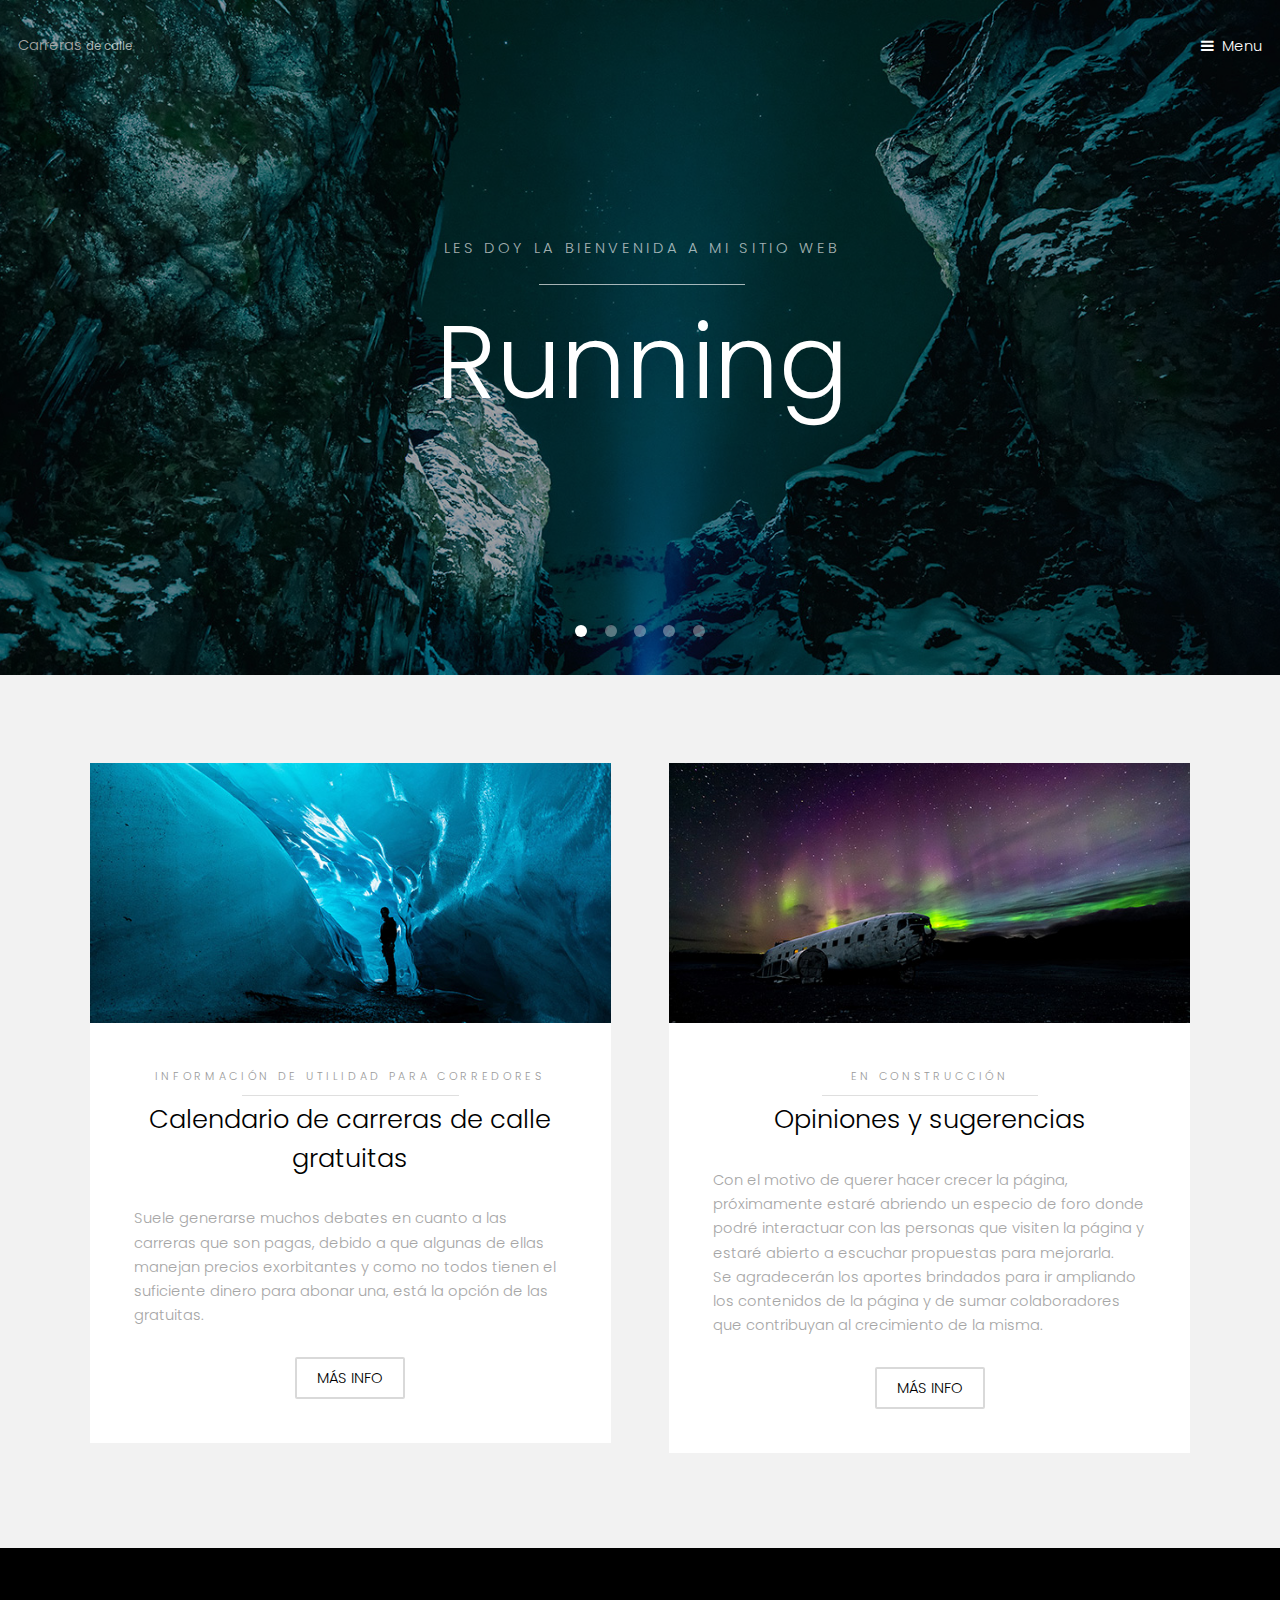
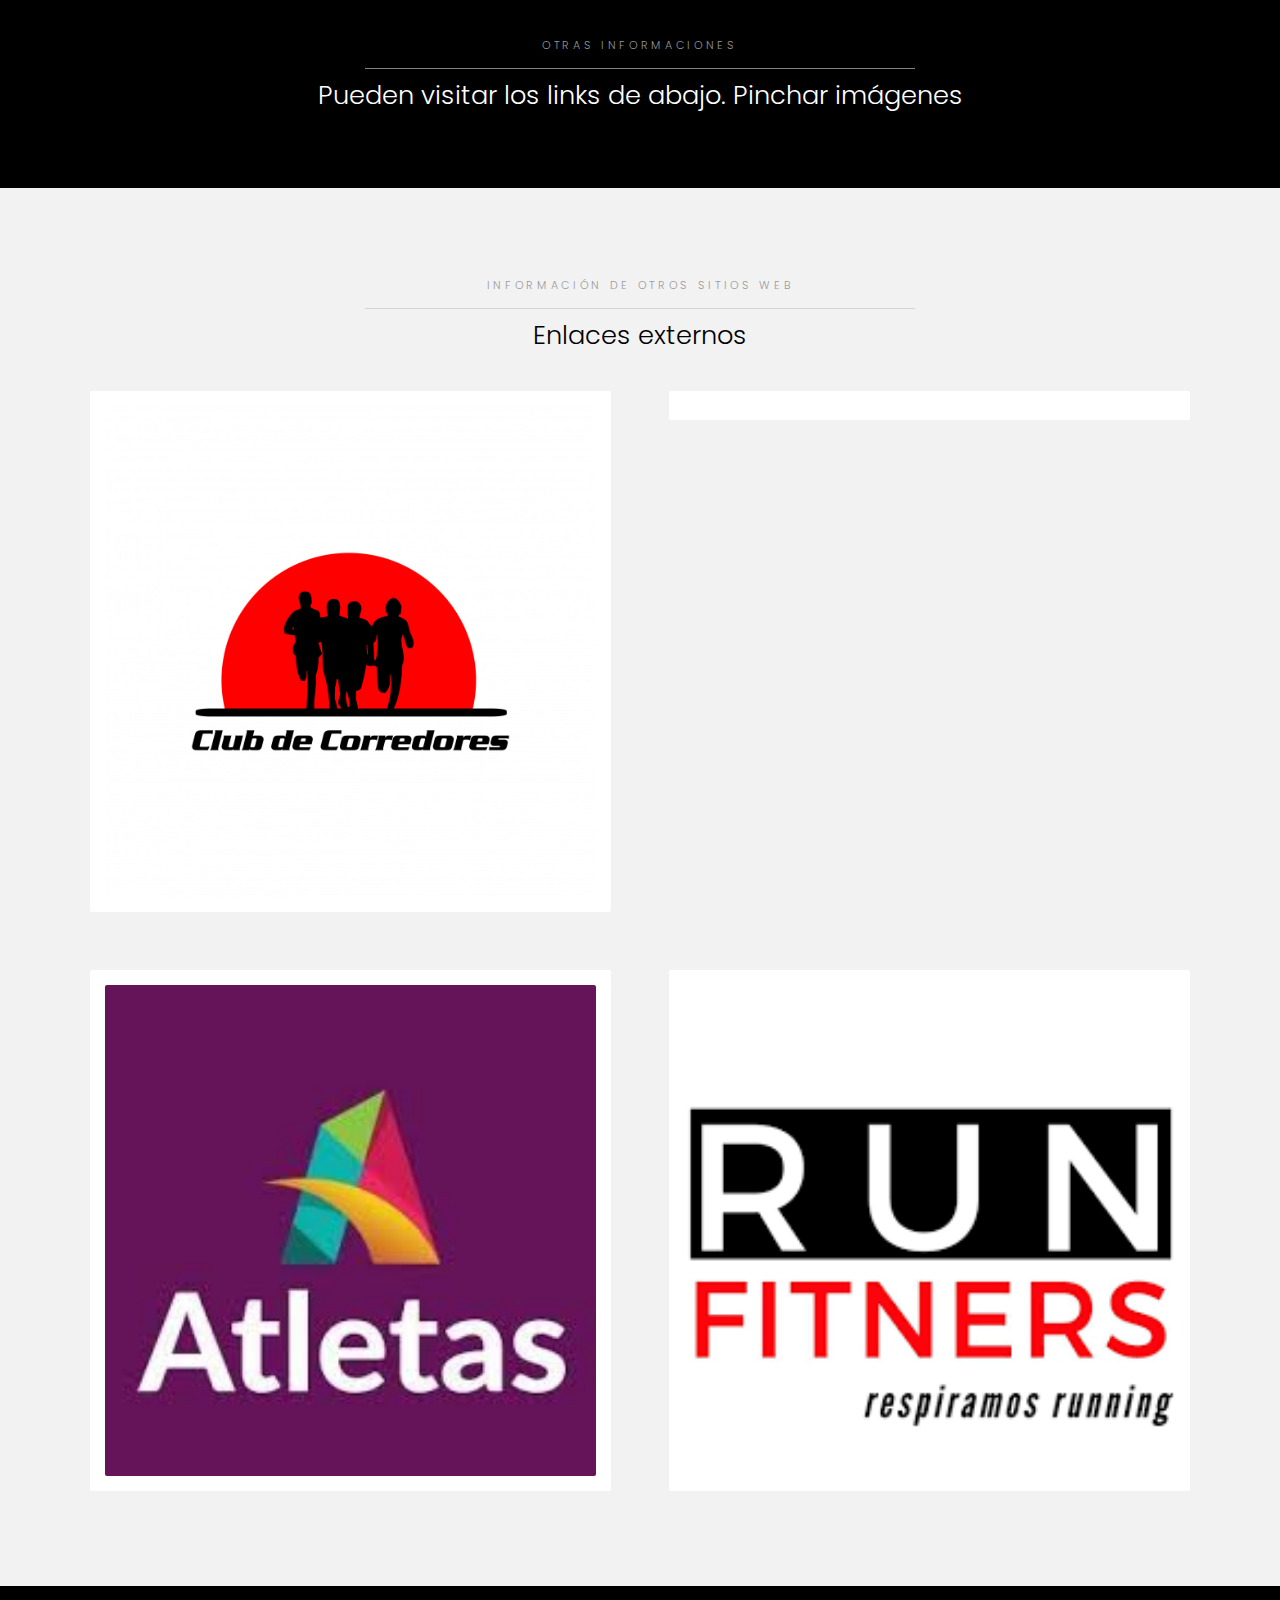
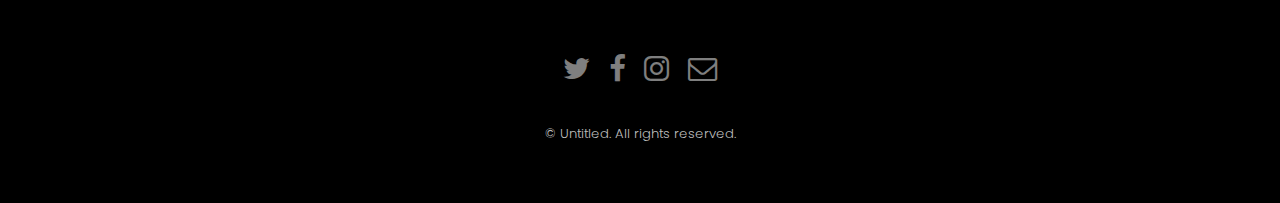
==== index.html @ 9ac4c946 "Primer commit" ====
<!DOCTYPE HTML>
<!--
	Hielo by TEMPLATED
	templated.co @templatedco
	Released for free under the Creative Commons Attribution 3.0 license (templated.co/license)
-->
<html>
	<head>
		<title>Mi proyecto</title>
		<meta charset="utf-8" />
		<meta name="viewport" content="width=device-width, initial-scale=1" />
		<link rel="stylesheet" href="assets/css/estilo.css" />
	</head>
	<body>

		<!-- Header -->
			<header id="header" class="alt">
				<div class="logo">Carreras <span>de calle</span></a></div>
				<a href="#menu">Menu</a>
			</header>

		<!-- Nav -->
			<nav id="menu">
				<ul class="links">
					<li><a href="index.html">Home</a></li>
					<li><a href="Mi blog.html">Mi presentación</a></li>
					<li><a href="Fotos.html">Algo de mí</a></li>
					<li><a href="Carrera de calle.html">Carrera de calle</a></li>
					<li><a href="Carrera de trail.html">Carrera de trail</a></li>
					<li><a href="Calendario.html">Fechas tentativas de carreras</a></li>
					<li><a href="Novedades.html">Noticias</a></li>
					<li><a href="Contacto.html">Contacto</a></li>

				</ul>
			</nav>

		<!-- Banner -->
			<section class="banner full">
				<article>
					<img src="images/slide01.jpg" alt="" />
					<div class="inner">
						<header>
							<p>Les doy la bienvenida a mi sitio web</p>
							<h2>Running</h2>
						</header>
					</div>
				</article>
				<article>
					<img src="images/slide02.jpg" alt="" />
					<div class="inner">
						<header>
							<p>Información sobre mí</p>
							<h2>Historia</h2>
						</header>
					</div>
				</article>
				<article>
					<img src="images/slide03.jpg"  alt="" />
					<div class="inner">
						<header>
							<p>Calendario</p>
							<h2>Carreras gratuitas</h2>
						</header>
					</div>
				</article>
				<article>
					<img src="images/slide04.jpg"  alt="" />
					<div class="inner">
						<header>
							<p>Organizadores</p>
							<h2>Carreras pagas</h2>
						</header>
					</div>
				</article>
				<article>
					<img src="images/slide05.jpg"  alt="" />
					<div class="inner">
						<header>
							<p>Extras</p>
							<h2>Novedades</h2>
						</header>
					</div>
				</article>
			</section>

		<!-- One -->
			<section id="one" class="wrapper style2">
				<div class="inner">
					<div class="grid-style">

						<div>
							<div class="box">
								<div class="image fit">
									<img src="images/pic02.jpg" alt="" />
								</div>
								<div class="content">
									<header class="align-center">
										<p>Información de utilidad para corredores</p>
										<h2>Calendario de carreras de calle gratuitas</h2>
									</header>
									<p>Suele generarse muchos debates en cuanto a las carreras que son pagas, debido a que algunas de ellas manejan precios exorbitantes y como no todos tienen el suficiente dinero para abonar una, está la opción de las gratuitas.</p>
									<footer class="align-center">
										<a href="Calendario.html" target="_blank" class="button alt">Más info</a>
									</footer>
								</div>
							</div>
						</div>

						<div>
							<div class="box">
								<div class="image fit">
									<img src="images/pic03.jpg" alt="" />
								</div>
								<div class="content">
									<header class="align-center">
										<p>En construcción</p>
										<h2>Opiniones y sugerencias</h2>
									</header>
									<p>Con el motivo de querer hacer crecer la página, próximamente estaré abriendo un especio de foro donde podré interactuar con las personas que visiten la página y estaré abierto a escuchar propuestas para mejorarla.<br>
										Se agradecerán los aportes brindados para ir ampliando los contenidos de la página y de sumar colaboradores que contribuyan al crecimiento de la misma.
									</p>
									<footer class="align-center">
										<a href="#" class="button alt">Más info</a>
									</footer>
								</div>
							</div>
						</div>

					</div>
				</div>
			</section>

		<!-- Two -->
			<section id="two" class="wrapper style3">
				<div class="inner">
					<header class="align-center">
						<p>Otras informaciones</p>
						<h2>Pueden visitar los links de abajo. Pinchar imágenes</h2>
					</header>
				</div>
			</section>

		<!-- Three -->
			<section id="three" class="wrapper style2">
				<div class="inner">
					<header class="align-center">
						<p class="special">Información de otros sitios web</p>
						<h2>Enlaces externos</h2>
					</header>
					<div class="gallery">
						<div>
							<div class="image fit">
								<a href="https://www.clubdecorredores.com" target="_blank"><img src="images/Club de corredores.jpg" alt="" /></a>
							</div>
						</div>
						<div>
							<div class="image fit">
								<a href="http://www.sportsfacilities.com.ar" target="_blank"><img src="images/sportsfacilities.jpg" alt="" /></a>
							</div>
						</div>
						<div>
							<div class="image fit">
								<a href="https://www.atletas.info/" target="_blank"><img src="images/Atletasinfo.jpg" alt="" /></a>
							</div>
						</div>
						<div>
							<div class="image fit">
								<a href="https://runfitners.com/" target="_blank"><img src="images/Runfitners.png" alt="" /></a>
							</div>
						</div>
					</div>
				</div>
			</section>


		<!-- Footer -->
			<footer id="footer">
				<div class="container">
					<ul class="icons">
						<li><a href="https://www.twitter.com" target="_blank" class="icon fa-twitter"><span class="label">Twitter</span></a></li>
						<li><a href="https://www.facebook.com" target="_blank" class="icon fa-facebook"><span class="label">Facebook</span></a></li>
						<li><a href="https://www.instagram.com" target="_blank" class="icon fa-instagram"><span class="label">Instagram</span></a></li>
						<li><a href="https://www.gmail.com" target="_blank" class="icon fa-envelope-o"><span class="label">Email</span></a></li>
					</ul>
				</div>
				<div class="copyright">
					&copy; Untitled. All rights reserved.
				</div>
			</footer>

		<!-- Scripts -->
			<script src="assets/js/jquery.min.js"></script>
			<script src="assets/js/jquery.scrollex.min.js"></script>
			<script src="assets/js/skel.min.js"></script>
			<script src="assets/js/util.js"></script>
			<script src="assets/js/main.js"></script>

	</body>
</html>
---- assets/css/estilo.css ----
@charset "UTF-8";
@import url(font-awesome.min.css);
@import url("https://fonts.googleapis.com/css?family=Poppins:300,400,500,600,700");

/*
	Hielo by TEMPLATED
	templated.co @templatedco
	Released for free under the Creative Commons Attribution 3.0 license (templated.co/license)
*/

/* Reset */

	html, body, div, span, applet, object, iframe, h1, h2, h3, h4, h5, h6, p, blockquote, pre, a, abbr, acronym, address, big, cite, code, del, dfn, em, img, ins, kbd, q, s, samp, small, strike, strong, sub, sup, tt, var, b, u, i, center, dl, dt, dd, ol, ul, li, fieldset, form, label, legend, table, caption, tbody, tfoot, thead, tr, th, td, article, aside, canvas, details, embed, figure, figcaption, footer, header, hgroup, menu, nav, output, ruby, section, summary, time, mark, audio, video {
		margin: 0;
		padding: 0;
		border: 0;
		font-size: 100%;
		font: inherit;
		vertical-align: baseline;
	}

	article, aside, details, figcaption, figure, footer, header, hgroup, menu, nav, section {
		display: block;
	}

	body {
		line-height: 1;
	}

	ol, ul {
		list-style: none;
	}

	blockquote, q {
		quotes: none;
	}

	blockquote:before, blockquote:after, q:before, q:after {
		content: '';
		content: none;
	}

	table {
		border-collapse: collapse;
		border-spacing: 0;
	}

	body {
		-webkit-text-size-adjust: none;
	}

/* Box Model */

	*, *:before, *:after {
		-moz-box-sizing: border-box;
		-webkit-box-sizing: border-box;
		box-sizing: border-box;
	}

/* Containers */

	.container {
		margin-left: auto;
		margin-right: auto;
	}

	.container.\31 25\25 {
		width: 100%;
		max-width: 100rem;
		min-width: 80rem;
	}

	.container.\37 5\25 {
		width: 60rem;
	}

	.container.\35 0\25 {
		width: 40rem;
	}

	.container.\32 5\25 {
		width: 20rem;
	}

	.container {
		width: 80rem;
	}

	@media screen and (max-width: 1680px) {

		.container.\31 25\25 {
			width: 100%;
			max-width: 100rem;
			min-width: 80rem;
		}

		.container.\37 5\25 {
			width: 60rem;
		}

		.container.\35 0\25 {
			width: 40rem;
		}

		.container.\32 5\25 {
			width: 20rem;
		}

		.container {
			width: 80rem;
		}

	}

	@media screen and (max-width: 1280px) {

		.container.\31 25\25 {
			width: 100%;
			max-width: 81.25rem;
			min-width: 65rem;
		}

		.container.\37 5\25 {
			width: 48.75rem;
		}

		.container.\35 0\25 {
			width: 32.5rem;
		}

		.container.\32 5\25 {
			width: 16.25rem;
		}

		.container {
			width: 65rem;
		}

	}

	@media screen and (max-width: 980px) {

		.container.\31 25\25 {
			width: 100%;
			max-width: 112.5%;
			min-width: 90%;
		}

		.container.\37 5\25 {
			width: 67.5%;
		}

		.container.\35 0\25 {
			width: 45%;
		}

		.container.\32 5\25 {
			width: 22.5%;
		}

		.container {
			width: 90%;
		}

	}

	@media screen and (max-width: 736px) {

		.container.\31 25\25 {
			width: 100%;
			max-width: 112.5%;
			min-width: 90%;
		}

		.container.\37 5\25 {
			width: 67.5%;
		}

		.container.\35 0\25 {
			width: 45%;
		}

		.container.\32 5\25 {
			width: 22.5%;
		}

		.container {
			width: 90% !important;
		}

	}

	@media screen and (max-width: 480px) {

		.container.\31 25\25 {
			width: 100%;
			max-width: 112.5%;
			min-width: 90%;
		}

		.container.\37 5\25 {
			width: 67.5%;
		}

		.container.\35 0\25 {
			width: 45%;
		}

		.container.\32 5\25 {
			width: 22.5%;
		}

		.container {
			width: 90% !important;
		}

	}

/* Grid */

	.row {
		border-bottom: solid 1px transparent;
		-moz-box-sizing: border-box;
		-webkit-box-sizing: border-box;
		box-sizing: border-box;
	}

	.row > * {
		float: left;
		-moz-box-sizing: border-box;
		-webkit-box-sizing: border-box;
		box-sizing: border-box;
	}

	.row:after, .row:before {
		content: '';
		display: block;
		clear: both;
		height: 0;
	}

	.row.uniform > * > :first-child {
		margin-top: 0;
	}

	.row.uniform > * > :last-child {
		margin-bottom: 0;
	}

	.row.\30 \25 > * {
		padding: 0 0 0 0rem;
	}

	.row.\30 \25 {
		margin: 0 0 -1px 0rem;
	}

	.row.uniform.\30 \25 > * {
		padding: 0rem 0 0 0rem;
	}

	.row.uniform.\30 \25 {
		margin: 0rem 0 -1px 0rem;
	}

	.row > * {
		padding: 0 0 0 2rem;
	}

	.row {
		margin: 0 0 -1px -2rem;
	}

	.row.uniform > * {
		padding: 2rem 0 0 2rem;
	}

	.row.uniform {
		margin: -2rem 0 -1px -2rem;
	}

	.row.\32 00\25 > * {
		padding: 0 0 0 4rem;
	}

	.row.\32 00\25 {
		margin: 0 0 -1px -4rem;
	}

	.row.uniform.\32 00\25 > * {
		padding: 4rem 0 0 4rem;
	}

	.row.uniform.\32 00\25 {
		margin: -4rem 0 -1px -4rem;
	}

	.row.\31 50\25 > * {
		padding: 0 0 0 3rem;
	}

	.row.\31 50\25 {
		margin: 0 0 -1px -3rem;
	}

	.row.uniform.\31 50\25 > * {
		padding: 3rem 0 0 3rem;
	}

	.row.uniform.\31 50\25 {
		margin: -3rem 0 -1px -3rem;
	}

	.row.\35 0\25 > * {
		padding: 0 0 0 1rem;
	}

	.row.\35 0\25 {
		margin: 0 0 -1px -1rem;
	}

	.row.uniform.\35 0\25 > * {
		padding: 1rem 0 0 1rem;
	}

	.row.uniform.\35 0\25 {
		margin: -1rem 0 -1px -1rem;
	}

	.row.\32 5\25 > * {
		padding: 0 0 0 0.5rem;
	}

	.row.\32 5\25 {
		margin: 0 0 -1px -0.5rem;
	}

	.row.uniform.\32 5\25 > * {
		padding: 0.5rem 0 0 0.5rem;
	}

	.row.uniform.\32 5\25 {
		margin: -0.5rem 0 -1px -0.5rem;
	}

	.\31 2u, .\31 2u\24 {
		width: 100%;
		clear: none;
		margin-left: 0;
	}

	.\31 1u, .\31 1u\24 {
		width: 91.6666666667%;
		clear: none;
		margin-left: 0;
	}

	.\31 0u, .\31 0u\24 {
		width: 83.3333333333%;
		clear: none;
		margin-left: 0;
	}

	.\39 u, .\39 u\24 {
		width: 75%;
		clear: none;
		margin-left: 0;
	}

	.\38 u, .\38 u\24 {
		width: 66.6666666667%;
		clear: none;
		margin-left: 0;
	}

	.\37 u, .\37 u\24 {
		width: 58.3333333333%;
		clear: none;
		margin-left: 0;
	}

	.\36 u, .\36 u\24 {
		width: 50%;
		clear: none;
		margin-left: 0;
	}

	.\35 u, .\35 u\24 {
		width: 41.6666666667%;
		clear: none;
		margin-left: 0;
	}

	.\34 u, .\34 u\24 {
		width: 33.3333333333%;
		clear: none;
		margin-left: 0;
	}

	.\33 u, .\33 u\24 {
		width: 25%;
		clear: none;
		margin-left: 0;
	}

	.\32 u, .\32 u\24 {
		width: 16.6666666667%;
		clear: none;
		margin-left: 0;
	}

	.\31 u, .\31 u\24 {
		width: 8.3333333333%;
		clear: none;
		margin-left: 0;
	}

	.\31 2u\24 + *,
	.\31 1u\24 + *,
	.\31 0u\24 + *,
	.\39 u\24 + *,
	.\38 u\24 + *,
	.\37 u\24 + *,
	.\36 u\24 + *,
	.\35 u\24 + *,
	.\34 u\24 + *,
	.\33 u\24 + *,
	.\32 u\24 + *,
	.\31 u\24 + * {
		clear: left;
	}

	.\-11u {
		margin-left: 91.66667%;
	}

	.\-10u {
		margin-left: 83.33333%;
	}

	.\-9u {
		margin-left: 75%;
	}

	.\-8u {
		margin-left: 66.66667%;
	}

	.\-7u {
		margin-left: 58.33333%;
	}

	.\-6u {
		margin-left: 50%;
	}

	.\-5u {
		margin-left: 41.66667%;
	}

	.\-4u {
		margin-left: 33.33333%;
	}

	.\-3u {
		margin-left: 25%;
	}

	.\-2u {
		margin-left: 16.66667%;
	}

	.\-1u {
		margin-left: 8.33333%;
	}

	@media screen and (max-width: 1680px) {

		.row > * {
			padding: 0 0 0 2rem;
		}

		.row {
			margin: 0 0 -1px -2rem;
		}

		.row.uniform > * {
			padding: 2rem 0 0 2rem;
		}

		.row.uniform {
			margin: -2rem 0 -1px -2rem;
		}

		.row.\32 00\25 > * {
			padding: 0 0 0 4rem;
		}

		.row.\32 00\25 {
			margin: 0 0 -1px -4rem;
		}

		.row.uniform.\32 00\25 > * {
			padding: 4rem 0 0 4rem;
		}

		.row.uniform.\32 00\25 {
			margin: -4rem 0 -1px -4rem;
		}

		.row.\31 50\25 > * {
			padding: 0 0 0 3rem;
		}

		.row.\31 50\25 {
			margin: 0 0 -1px -3rem;
		}

		.row.uniform.\31 50\25 > * {
			padding: 3rem 0 0 3rem;
		}

		.row.uniform.\31 50\25 {
			margin: -3rem 0 -1px -3rem;
		}

		.row.\35 0\25 > * {
			padding: 0 0 0 1rem;
		}

		.row.\35 0\25 {
			margin: 0 0 -1px -1rem;
		}

		.row.uniform.\35 0\25 > * {
			padding: 1rem 0 0 1rem;
		}

		.row.uniform.\35 0\25 {
			margin: -1rem 0 -1px -1rem;
		}

		.row.\32 5\25 > * {
			padding: 0 0 0 0.5rem;
		}

		.row.\32 5\25 {
			margin: 0 0 -1px -0.5rem;
		}

		.row.uniform.\32 5\25 > * {
			padding: 0.5rem 0 0 0.5rem;
		}

		.row.uniform.\32 5\25 {
			margin: -0.5rem 0 -1px -0.5rem;
		}

		.\31 2u\28xlarge\29, .\31 2u\24\28xlarge\29 {
			width: 100%;
			clear: none;
			margin-left: 0;
		}

		.\31 1u\28xlarge\29, .\31 1u\24\28xlarge\29 {
			width: 91.6666666667%;
			clear: none;
			margin-left: 0;
		}

		.\31 0u\28xlarge\29, .\31 0u\24\28xlarge\29 {
			width: 83.3333333333%;
			clear: none;
			margin-left: 0;
		}

		.\39 u\28xlarge\29, .\39 u\24\28xlarge\29 {
			width: 75%;
			clear: none;
			margin-left: 0;
		}

		.\38 u\28xlarge\29, .\38 u\24\28xlarge\29 {
			width: 66.6666666667%;
			clear: none;
			margin-left: 0;
		}

		.\37 u\28xlarge\29, .\37 u\24\28xlarge\29 {
			width: 58.3333333333%;
			clear: none;
			margin-left: 0;
		}

		.\36 u\28xlarge\29, .\36 u\24\28xlarge\29 {
			width: 50%;
			clear: none;
			margin-left: 0;
		}

		.\35 u\28xlarge\29, .\35 u\24\28xlarge\29 {
			width: 41.6666666667%;
			clear: none;
			margin-left: 0;
		}

		.\34 u\28xlarge\29, .\34 u\24\28xlarge\29 {
			width: 33.3333333333%;
			clear: none;
			margin-left: 0;
		}

		.\33 u\28xlarge\29, .\33 u\24\28xlarge\29 {
			width: 25%;
			clear: none;
			margin-left: 0;
		}

		.\32 u\28xlarge\29, .\32 u\24\28xlarge\29 {
			width: 16.6666666667%;
			clear: none;
			margin-left: 0;
		}

		.\31 u\28xlarge\29, .\31 u\24\28xlarge\29 {
			width: 8.3333333333%;
			clear: none;
			margin-left: 0;
		}

		.\31 2u\24\28xlarge\29 + *,
		.\31 1u\24\28xlarge\29 + *,
		.\31 0u\24\28xlarge\29 + *,
		.\39 u\24\28xlarge\29 + *,
		.\38 u\24\28xlarge\29 + *,
		.\37 u\24\28xlarge\29 + *,
		.\36 u\24\28xlarge\29 + *,
		.\35 u\24\28xlarge\29 + *,
		.\34 u\24\28xlarge\29 + *,
		.\33 u\24\28xlarge\29 + *,
		.\32 u\24\28xlarge\29 + *,
		.\31 u\24\28xlarge\29 + * {
			clear: left;
		}

		.\-11u\28xlarge\29 {
			margin-left: 91.66667%;
		}

		.\-10u\28xlarge\29 {
			margin-left: 83.33333%;
		}

		.\-9u\28xlarge\29 {
			margin-left: 75%;
		}

		.\-8u\28xlarge\29 {
			margin-left: 66.66667%;
		}

		.\-7u\28xlarge\29 {
			margin-left: 58.33333%;
		}

		.\-6u\28xlarge\29 {
			margin-left: 50%;
		}

		.\-5u\28xlarge\29 {
			margin-left: 41.66667%;
		}

		.\-4u\28xlarge\29 {
			margin-left: 33.33333%;
		}

		.\-3u\28xlarge\29 {
			margin-left: 25%;
		}

		.\-2u\28xlarge\29 {
			margin-left: 16.66667%;
		}

		.\-1u\28xlarge\29 {
			margin-left: 8.33333%;
		}

	}

	@media screen and (max-width: 1280px) {

		.row > * {
			padding: 0 0 0 1.5rem;
		}

		.row {
			margin: 0 0 -1px -1.5rem;
		}

		.row.uniform > * {
			padding: 1.5rem 0 0 1.5rem;
		}

		.row.uniform {
			margin: -1.5rem 0 -1px -1.5rem;
		}

		.row.\32 00\25 > * {
			padding: 0 0 0 3rem;
		}

		.row.\32 00\25 {
			margin: 0 0 -1px -3rem;
		}

		.row.uniform.\32 00\25 > * {
			padding: 3rem 0 0 3rem;
		}

		.row.uniform.\32 00\25 {
			margin: -3rem 0 -1px -3rem;
		}

		.row.\31 50\25 > * {
			padding: 0 0 0 2.25rem;
		}

		.row.\31 50\25 {
			margin: 0 0 -1px -2.25rem;
		}

		.row.uniform.\31 50\25 > * {
			padding: 2.25rem 0 0 2.25rem;
		}

		.row.uniform.\31 50\25 {
			margin: -2.25rem 0 -1px -2.25rem;
		}

		.row.\35 0\25 > * {
			padding: 0 0 0 0.75rem;
		}

		.row.\35 0\25 {
			margin: 0 0 -1px -0.75rem;
		}

		.row.uniform.\35 0\25 > * {
			padding: 0.75rem 0 0 0.75rem;
		}

		.row.uniform.\35 0\25 {
			margin: -0.75rem 0 -1px -0.75rem;
		}

		.row.\32 5\25 > * {
			padding: 0 0 0 0.375rem;
		}

		.row.\32 5\25 {
			margin: 0 0 -1px -0.375rem;
		}

		.row.uniform.\32 5\25 > * {
			padding: 0.375rem 0 0 0.375rem;
		}

		.row.uniform.\32 5\25 {
			margin: -0.375rem 0 -1px -0.375rem;
		}

		.\31 2u\28large\29, .\31 2u\24\28large\29 {
			width: 100%;
			clear: none;
			margin-left: 0;
		}

		.\31 1u\28large\29, .\31 1u\24\28large\29 {
			width: 91.6666666667%;
			clear: none;
			margin-left: 0;
		}

		.\31 0u\28large\29, .\31 0u\24\28large\29 {
			width: 83.3333333333%;
			clear: none;
			margin-left: 0;
		}

		.\39 u\28large\29, .\39 u\24\28large\29 {
			width: 75%;
			clear: none;
			margin-left: 0;
		}

		.\38 u\28large\29, .\38 u\24\28large\29 {
			width: 66.6666666667%;
			clear: none;
			margin-left: 0;
		}

		.\37 u\28large\29, .\37 u\24\28large\29 {
			width: 58.3333333333%;
			clear: none;
			margin-left: 0;
		}

		.\36 u\28large\29, .\36 u\24\28large\29 {
			width: 50%;
			clear: none;
			margin-left: 0;
		}

		.\35 u\28large\29, .\35 u\24\28large\29 {
			width: 41.6666666667%;
			clear: none;
			margin-left: 0;
		}

		.\34 u\28large\29, .\34 u\24\28large\29 {
			width: 33.3333333333%;
			clear: none;
			margin-left: 0;
		}

		.\33 u\28large\29, .\33 u\24\28large\29 {
			width: 25%;
			clear: none;
			margin-left: 0;
		}

		.\32 u\28large\29, .\32 u\24\28large\29 {
			width: 16.6666666667%;
			clear: none;
			margin-left: 0;
		}

		.\31 u\28large\29, .\31 u\24\28large\29 {
			width: 8.3333333333%;
			clear: none;
			margin-left: 0;
		}

		.\31 2u\24\28large\29 + *,
		.\31 1u\24\28large\29 + *,
		.\31 0u\24\28large\29 + *,
		.\39 u\24\28large\29 + *,
		.\38 u\24\28large\29 + *,
		.\37 u\24\28large\29 + *,
		.\36 u\24\28large\29 + *,
		.\35 u\24\28large\29 + *,
		.\34 u\24\28large\29 + *,
		.\33 u\24\28large\29 + *,
		.\32 u\24\28large\29 + *,
		.\31 u\24\28large\29 + * {
			clear: left;
		}

		.\-11u\28large\29 {
			margin-left: 91.66667%;
		}

		.\-10u\28large\29 {
			margin-left: 83.33333%;
		}

		.\-9u\28large\29 {
			margin-left: 75%;
		}

		.\-8u\28large\29 {
			margin-left: 66.66667%;
		}

		.\-7u\28large\29 {
			margin-left: 58.33333%;
		}

		.\-6u\28large\29 {
			margin-left: 50%;
		}

		.\-5u\28large\29 {
			margin-left: 41.66667%;
		}

		.\-4u\28large\29 {
			margin-left: 33.33333%;
		}

		.\-3u\28large\29 {
			margin-left: 25%;
		}

		.\-2u\28large\29 {
			margin-left: 16.66667%;
		}

		.\-1u\28large\29 {
			margin-left: 8.33333%;
		}

	}

	@media screen and (max-width: 980px) {

		.row > * {
			padding: 0 0 0 1.5rem;
		}

		.row {
			margin: 0 0 -1px -1.5rem;
		}

		.row.uniform > * {
			padding: 1.5rem 0 0 1.5rem;
		}

		.row.uniform {
			margin: -1.5rem 0 -1px -1.5rem;
		}

		.row.\32 00\25 > * {
			padding: 0 0 0 3rem;
		}

		.row.\32 00\25 {
			margin: 0 0 -1px -3rem;
		}

		.row.uniform.\32 00\25 > * {
			padding: 3rem 0 0 3rem;
		}

		.row.uniform.\32 00\25 {
			margin: -3rem 0 -1px -3rem;
		}

		.row.\31 50\25 > * {
			padding: 0 0 0 2.25rem;
		}

		.row.\31 50\25 {
			margin: 0 0 -1px -2.25rem;
		}

		.row.uniform.\31 50\25 > * {
			padding: 2.25rem 0 0 2.25rem;
		}

		.row.uniform.\31 50\25 {
			margin: -2.25rem 0 -1px -2.25rem;
		}

		.row.\35 0\25 > * {
			padding: 0 0 0 0.75rem;
		}

		.row.\35 0\25 {
			margin: 0 0 -1px -0.75rem;
		}

		.row.uniform.\35 0\25 > * {
			padding: 0.75rem 0 0 0.75rem;
		}

		.row.uniform.\35 0\25 {
			margin: -0.75rem 0 -1px -0.75rem;
		}

		.row.\32 5\25 > * {
			padding: 0 0 0 0.375rem;
		}

		.row.\32 5\25 {
			margin: 0 0 -1px -0.375rem;
		}

		.row.uniform.\32 5\25 > * {
			padding: 0.375rem 0 0 0.375rem;
		}

		.row.uniform.\32 5\25 {
			margin: -0.375rem 0 -1px -0.375rem;
		}

		.\31 2u\28medium\29, .\31 2u\24\28medium\29 {
			width: 100%;
			clear: none;
			margin-left: 0;
		}

		.\31 1u\28medium\29, .\31 1u\24\28medium\29 {
			width: 91.6666666667%;
			clear: none;
			margin-left: 0;
		}

		.\31 0u\28medium\29, .\31 0u\24\28medium\29 {
			width: 83.3333333333%;
			clear: none;
			margin-left: 0;
		}

		.\39 u\28medium\29, .\39 u\24\28medium\29 {
			width: 75%;
			clear: none;
			margin-left: 0;
		}

		.\38 u\28medium\29, .\38 u\24\28medium\29 {
			width: 66.6666666667%;
			clear: none;
			margin-left: 0;
		}

		.\37 u\28medium\29, .\37 u\24\28medium\29 {
			width: 58.3333333333%;
			clear: none;
			margin-left: 0;
		}

		.\36 u\28medium\29, .\36 u\24\28medium\29 {
			width: 50%;
			clear: none;
			margin-left: 0;
		}

		.\35 u\28medium\29, .\35 u\24\28medium\29 {
			width: 41.6666666667%;
			clear: none;
			margin-left: 0;
		}

		.\34 u\28medium\29, .\34 u\24\28medium\29 {
			width: 33.3333333333%;
			clear: none;
			margin-left: 0;
		}

		.\33 u\28medium\29, .\33 u\24\28medium\29 {
			width: 25%;
			clear: none;
			margin-left: 0;
		}

		.\32 u\28medium\29, .\32 u\24\28medium\29 {
			width: 16.6666666667%;
			clear: none;
			margin-left: 0;
		}

		.\31 u\28medium\29, .\31 u\24\28medium\29 {
			width: 8.3333333333%;
			clear: none;
			margin-left: 0;
		}

		.\31 2u\24\28medium\29 + *,
		.\31 1u\24\28medium\29 + *,
		.\31 0u\24\28medium\29 + *,
		.\39 u\24\28medium\29 + *,
		.\38 u\24\28medium\29 + *,
		.\37 u\24\28medium\29 + *,
		.\36 u\24\28medium\29 + *,
		.\35 u\24\28medium\29 + *,
		.\34 u\24\28medium\29 + *,
		.\33 u\24\28medium\29 + *,
		.\32 u\24\28medium\29 + *,
		.\31 u\24\28medium\29 + * {
			clear: left;
		}

		.\-11u\28medium\29 {
			margin-left: 91.66667%;
		}

		.\-10u\28medium\29 {
			margin-left: 83.33333%;
		}

		.\-9u\28medium\29 {
			margin-left: 75%;
		}

		.\-8u\28medium\29 {
			margin-left: 66.66667%;
		}

		.\-7u\28medium\29 {
			margin-left: 58.33333%;
		}

		.\-6u\28medium\29 {
			margin-left: 50%;
		}

		.\-5u\28medium\29 {
			margin-left: 41.66667%;
		}

		.\-4u\28medium\29 {
			margin-left: 33.33333%;
		}

		.\-3u\28medium\29 {
			margin-left: 25%;
		}

		.\-2u\28medium\29 {
			margin-left: 16.66667%;
		}

		.\-1u\28medium\29 {
			margin-left: 8.33333%;
		}

	}

	@media screen and (max-width: 736px) {

		.row > * {
			padding: 0 0 0 1.25rem;
		}

		.row {
			margin: 0 0 -1px -1.25rem;
		}

		.row.uniform > * {
			padding: 1.25rem 0 0 1.25rem;
		}

		.row.uniform {
			margin: -1.25rem 0 -1px -1.25rem;
		}

		.row.\32 00\25 > * {
			padding: 0 0 0 2.5rem;
		}

		.row.\32 00\25 {
			margin: 0 0 -1px -2.5rem;
		}

		.row.uniform.\32 00\25 > * {
			padding: 2.5rem 0 0 2.5rem;
		}

		.row.uniform.\32 00\25 {
			margin: -2.5rem 0 -1px -2.5rem;
		}

		.row.\31 50\25 > * {
			padding: 0 0 0 1.875rem;
		}

		.row.\31 50\25 {
			margin: 0 0 -1px -1.875rem;
		}

		.row.uniform.\31 50\25 > * {
			padding: 1.875rem 0 0 1.875rem;
		}

		.row.uniform.\31 50\25 {
			margin: -1.875rem 0 -1px -1.875rem;
		}

		.row.\35 0\25 > * {
			padding: 0 0 0 0.625rem;
		}

		.row.\35 0\25 {
			margin: 0 0 -1px -0.625rem;
		}

		.row.uniform.\35 0\25 > * {
			padding: 0.625rem 0 0 0.625rem;
		}

		.row.uniform.\35 0\25 {
			margin: -0.625rem 0 -1px -0.625rem;
		}

		.row.\32 5\25 > * {
			padding: 0 0 0 0.3125rem;
		}

		.row.\32 5\25 {
			margin: 0 0 -1px -0.3125rem;
		}

		.row.uniform.\32 5\25 > * {
			padding: 0.3125rem 0 0 0.3125rem;
		}

		.row.uniform.\32 5\25 {
			margin: -0.3125rem 0 -1px -0.3125rem;
		}

		.\31 2u\28small\29, .\31 2u\24\28small\29 {
			width: 100%;
			clear: none;
			margin-left: 0;
		}

		.\31 1u\28small\29, .\31 1u\24\28small\29 {
			width: 91.6666666667%;
			clear: none;
			margin-left: 0;
		}

		.\31 0u\28small\29, .\31 0u\24\28small\29 {
			width: 83.3333333333%;
			clear: none;
			margin-left: 0;
		}

		.\39 u\28small\29, .\39 u\24\28small\29 {
			width: 75%;
			clear: none;
			margin-left: 0;
		}

		.\38 u\28small\29, .\38 u\24\28small\29 {
			width: 66.6666666667%;
			clear: none;
			margin-left: 0;
		}

		.\37 u\28small\29, .\37 u\24\28small\29 {
			width: 58.3333333333%;
			clear: none;
			margin-left: 0;
		}

		.\36 u\28small\29, .\36 u\24\28small\29 {
			width: 50%;
			clear: none;
			margin-left: 0;
		}

		.\35 u\28small\29, .\35 u\24\28small\29 {
			width: 41.6666666667%;
			clear: none;
			margin-left: 0;
		}

		.\34 u\28small\29, .\34 u\24\28small\29 {
			width: 33.3333333333%;
			clear: none;
			margin-left: 0;
		}

		.\33 u\28small\29, .\33 u\24\28small\29 {
			width: 25%;
			clear: none;
			margin-left: 0;
		}

		.\32 u\28small\29, .\32 u\24\28small\29 {
			width: 16.6666666667%;
			clear: none;
			margin-left: 0;
		}

		.\31 u\28small\29, .\31 u\24\28small\29 {
			width: 8.3333333333%;
			clear: none;
			margin-left: 0;
		}

		.\31 2u\24\28small\29 + *,
		.\31 1u\24\28small\29 + *,
		.\31 0u\24\28small\29 + *,
		.\39 u\24\28small\29 + *,
		.\38 u\24\28small\29 + *,
		.\37 u\24\28small\29 + *,
		.\36 u\24\28small\29 + *,
		.\35 u\24\28small\29 + *,
		.\34 u\24\28small\29 + *,
		.\33 u\24\28small\29 + *,
		.\32 u\24\28small\29 + *,
		.\31 u\24\28small\29 + * {
			clear: left;
		}

		.\-11u\28small\29 {
			margin-left: 91.66667%;
		}

		.\-10u\28small\29 {
			margin-left: 83.33333%;
		}

		.\-9u\28small\29 {
			margin-left: 75%;
		}

		.\-8u\28small\29 {
			margin-left: 66.66667%;
		}

		.\-7u\28small\29 {
			margin-left: 58.33333%;
		}

		.\-6u\28small\29 {
			margin-left: 50%;
		}

		.\-5u\28small\29 {
			margin-left: 41.66667%;
		}

		.\-4u\28small\29 {
			margin-left: 33.33333%;
		}

		.\-3u\28small\29 {
			margin-left: 25%;
		}

		.\-2u\28small\29 {
			margin-left: 16.66667%;
		}

		.\-1u\28small\29 {
			margin-left: 8.33333%;
		}

	}

	@media screen and (max-width: 480px) {

		.row > * {
			padding: 0 0 0 1.25rem;
		}

		.row {
			margin: 0 0 -1px -1.25rem;
		}

		.row.uniform > * {
			padding: 1.25rem 0 0 1.25rem;
		}

		.row.uniform {
			margin: -1.25rem 0 -1px -1.25rem;
		}

		.row.\32 00\25 > * {
			padding: 0 0 0 2.5rem;
		}

		.row.\32 00\25 {
			margin: 0 0 -1px -2.5rem;
		}

		.row.uniform.\32 00\25 > * {
			padding: 2.5rem 0 0 2.5rem;
		}

		.row.uniform.\32 00\25 {
			margin: -2.5rem 0 -1px -2.5rem;
		}

		.row.\31 50\25 > * {
			padding: 0 0 0 1.875rem;
		}

		.row.\31 50\25 {
			margin: 0 0 -1px -1.875rem;
		}

		.row.uniform.\31 50\25 > * {
			padding: 1.875rem 0 0 1.875rem;
		}

		.row.uniform.\31 50\25 {
			margin: -1.875rem 0 -1px -1.875rem;
		}

		.row.\35 0\25 > * {
			padding: 0 0 0 0.625rem;
		}

		.row.\35 0\25 {
			margin: 0 0 -1px -0.625rem;
		}

		.row.uniform.\35 0\25 > * {
			padding: 0.625rem 0 0 0.625rem;
		}

		.row.uniform.\35 0\25 {
			margin: -0.625rem 0 -1px -0.625rem;
		}

		.row.\32 5\25 > * {
			padding: 0 0 0 0.3125rem;
		}

		.row.\32 5\25 {
			margin: 0 0 -1px -0.3125rem;
		}

		.row.uniform.\32 5\25 > * {
			padding: 0.3125rem 0 0 0.3125rem;
		}

		.row.uniform.\32 5\25 {
			margin: -0.3125rem 0 -1px -0.3125rem;
		}

		.\31 2u\28xsmall\29, .\31 2u\24\28xsmall\29 {
			width: 100%;
			clear: none;
			margin-left: 0;
		}

		.\31 1u\28xsmall\29, .\31 1u\24\28xsmall\29 {
			width: 91.6666666667%;
			clear: none;
			margin-left: 0;
		}

		.\31 0u\28xsmall\29, .\31 0u\24\28xsmall\29 {
			width: 83.3333333333%;
			clear: none;
			margin-left: 0;
		}

		.\39 u\28xsmall\29, .\39 u\24\28xsmall\29 {
			width: 75%;
			clear: none;
			margin-left: 0;
		}

		.\38 u\28xsmall\29, .\38 u\24\28xsmall\29 {
			width: 66.6666666667%;
			clear: none;
			margin-left: 0;
		}

		.\37 u\28xsmall\29, .\37 u\24\28xsmall\29 {
			width: 58.3333333333%;
			clear: none;
			margin-left: 0;
		}

		.\36 u\28xsmall\29, .\36 u\24\28xsmall\29 {
			width: 50%;
			clear: none;
			margin-left: 0;
		}

		.\35 u\28xsmall\29, .\35 u\24\28xsmall\29 {
			width: 41.6666666667%;
			clear: none;
			margin-left: 0;
		}

		.\34 u\28xsmall\29, .\34 u\24\28xsmall\29 {
			width: 33.3333333333%;
			clear: none;
			margin-left: 0;
		}

		.\33 u\28xsmall\29, .\33 u\24\28xsmall\29 {
			width: 25%;
			clear: none;
			margin-left: 0;
		}

		.\32 u\28xsmall\29, .\32 u\24\28xsmall\29 {
			width: 16.6666666667%;
			clear: none;
			margin-left: 0;
		}

		.\31 u\28xsmall\29, .\31 u\24\28xsmall\29 {
			width: 8.3333333333%;
			clear: none;
			margin-left: 0;
		}

		.\31 2u\24\28xsmall\29 + *,
		.\31 1u\24\28xsmall\29 + *,
		.\31 0u\24\28xsmall\29 + *,
		.\39 u\24\28xsmall\29 + *,
		.\38 u\24\28xsmall\29 + *,
		.\37 u\24\28xsmall\29 + *,
		.\36 u\24\28xsmall\29 + *,
		.\35 u\24\28xsmall\29 + *,
		.\34 u\24\28xsmall\29 + *,
		.\33 u\24\28xsmall\29 + *,
		.\32 u\24\28xsmall\29 + *,
		.\31 u\24\28xsmall\29 + * {
			clear: left;
		}

		.\-11u\28xsmall\29 {
			margin-left: 91.66667%;
		}

		.\-10u\28xsmall\29 {
			margin-left: 83.33333%;
		}

		.\-9u\28xsmall\29 {
			margin-left: 75%;
		}

		.\-8u\28xsmall\29 {
			margin-left: 66.66667%;
		}

		.\-7u\28xsmall\29 {
			margin-left: 58.33333%;
		}

		.\-6u\28xsmall\29 {
			margin-left: 50%;
		}

		.\-5u\28xsmall\29 {
			margin-left: 41.66667%;
		}

		.\-4u\28xsmall\29 {
			margin-left: 33.33333%;
		}

		.\-3u\28xsmall\29 {
			margin-left: 25%;
		}

		.\-2u\28xsmall\29 {
			margin-left: 16.66667%;
		}

		.\-1u\28xsmall\29 {
			margin-left: 8.33333%;
		}

	}

/* Basic */

	@-ms-viewport {
		width: device-width;
	}

	body {
		-ms-overflow-style: scrollbar;
	}

	@media screen and (max-width: 480px) {

		html, body {
			min-width: 320px;
		}

	}

	body {
		background: #fff;
	}

		body.is-loading *, body.is-loading *:before, body.is-loading *:after {
			-moz-animation: none !important;
			-webkit-animation: none !important;
			-ms-animation: none !important;
			animation: none !important;
			-moz-transition: none !important;
			-webkit-transition: none !important;
			-ms-transition: none !important;
			transition: none !important;
		}

/* Type */

	html {
		font-size: 13pt;
	}

		@media screen and (max-width: 1680px) {

			html {
				font-size: 11pt;
			}

		}

		@media screen and (max-width: 1280px) {

			html {
				font-size: 11pt;
			}

		}

		@media screen and (max-width: 980px) {

			html {
				font-size: 12pt;
			}

		}

		@media screen and (max-width: 736px) {

			html {
				font-size: 12pt;
			}

		}

		@media screen and (max-width: 480px) {

			html {
				font-size: 12pt;
			}

		}

	body {
		background-color: #fff;
		color: #444;
	}

	body, input, select, textarea {
		font-family: "Poppins", sans-serif;
		font-weight: 300;
		font-size: 1rem;
		line-height: 1.65;
	}

	a {
		text-decoration: underline;
	}

		a:hover {
			text-decoration: none;
		}

	strong, b {
		font-weight: 600;
	}

	em, i {
		font-style: italic;
	}

	p {
		margin: 0 0 2rem 0;
	}

		p.special {
			text-transform: uppercase;
			font-size: .75rem;
			font-weight: 300;
			margin: 0 0 .5rem 0;
			padding: 0 0 1rem 0;
			letter-spacing: .25rem;
		}

			p.special:after {
				content: '';
				position: absolute;
				margin: auto;
				right: 0;
				bottom: 0;
				left: 0;
				width: 50%;
				height: 1px;
				background-color: rgba(0, 0, 0, 0.125);
			}

	h1, h2, h3, h4, h5, h6 {
		font-weight: 300;
		line-height: 1.5;
		margin: 0 0 1rem 0;
	}

		h1 a, h2 a, h3 a, h4 a, h5 a, h6 a {
			color: inherit;
			text-decoration: none;
		}

	h2 {
		font-size: 1.75rem;
	}

	h3 {
		font-size: 1.35rem;
	}

	h4 {
		font-size: 1.1rem;
	}

	h5 {
		font-size: 0.9rem;
	}

	h6 {
		font-size: 0.7rem;
	}

	sub {
		font-size: 0.8rem;
		position: relative;
		top: 0.5rem;
	}

	sup {
		font-size: 0.8rem;
		position: relative;
		top: -0.5rem;
	}

	blockquote {
		border-left: solid 4px;
		font-style: italic;
		margin: 0 0 2rem 0;
		padding: 0.5rem 0 0.5rem 2rem;
	}

	code {
		border-radius: 2px;
		border: solid 1px;
		font-family: "Courier New", monospace;
		font-size: 0.9rem;
		margin: 0 0.25rem;
		padding: 0.25rem 0.65rem;
	}

	pre {
		-webkit-overflow-scrolling: touch;
		font-family: "Courier New", monospace;
		font-size: 0.9rem;
		margin: 0 0 2rem 0;
	}

		pre code {
			display: block;
			line-height: 1.75;
			padding: 1rem 1.5rem;
			overflow-x: auto;
		}

	hr {
		border: 0;
		border-bottom: solid 1px;
		margin: 2rem 0;
	}

		hr.major {
			margin: 3rem 0;
		}

	.align-left {
		text-align: left;
	}

	.align-center {
		text-align: center;
	}

	.align-right {
		text-align: right;
	}

	input, select, textarea {
		color: #555;
	}

	a {
		color: #8a4680;
	}

	strong, b {
		color: #555;
	}

	h1, h2, h3, h4, h5, h6 {
		color: #555;
	}

	blockquote {
		border-left-color: rgba(144, 144, 144, 0.25);
	}

	code {
		background: rgba(144, 144, 144, 0.075);
		border-color: rgba(144, 144, 144, 0.25);
	}

	hr {
		border-bottom-color: rgba(144, 144, 144, 0.25);
	}

/* Box */

	.box {
		margin-bottom: 2rem;
		background: #FFF;
	}

		.box .image.fit {
			margin: 0;
			border-radius: 0;
		}

			.box .image.fit img {
				border-radius: 0;
			}

		.box header h2 {
			margin-bottom: 2rem;
		}

		.box header p {
			text-transform: uppercase;
			font-size: .75rem;
			font-weight: 300;
			margin: 0 0 .25rem 0;
			padding: 0 0 .75rem 0;
			letter-spacing: .25rem;
		}

			.box header p:after {
				content: '';
				position: absolute;
				margin: auto;
				right: 0;
				bottom: 0;
				left: 0;
				width: 50%;
				height: 1px;
				background-color: rgba(0, 0, 0, 0.125);
			}

		.box .content {
			padding: 3rem;
		}

		.box > :last-child,
		.box > :last-child > :last-child,
		.box > :last-child > :last-child > :last-child {
			margin-bottom: 0;
		}

		.box.alt {
			border: 0;
			border-radius: 0;
			padding: 0;
		}

		@media screen and (max-width: 736px) {

			.box .content {
				padding: 2rem;
			}

		}

	.box {
		border-color: rgba(144, 144, 144, 0.25);
	}

/* Button */

	input[type="submit"],
	input[type="reset"],
	input[type="button"],
	button,
	.button {
		-moz-appearance: none;
		-webkit-appearance: none;
		-ms-appearance: none;
		appearance: none;
		-moz-transition: background-color 0.2s ease-in-out, color 0.2s ease-in-out;
		-webkit-transition: background-color 0.2s ease-in-out, color 0.2s ease-in-out;
		-ms-transition: background-color 0.2s ease-in-out, color 0.2s ease-in-out;
		transition: background-color 0.2s ease-in-out, color 0.2s ease-in-out;
		border-radius: 2px;
		border: 0;
		cursor: pointer;
		display: inline-block;
		font-weight: 300;
		height: 2.85rem;
		line-height: 2.95rem;
		padding: 0 1.5rem;
		text-align: center;
		text-decoration: none;
		text-transform: uppercase;
		white-space: nowrap;
	}

		input[type="submit"].icon,
		input[type="reset"].icon,
		input[type="button"].icon,
		button.icon,
		.button.icon {
			padding-left: 1.35rem;
		}

			input[type="submit"].icon:before,
			input[type="reset"].icon:before,
			input[type="button"].icon:before,
			button.icon:before,
			.button.icon:before {
				margin-right: 0.5rem;
			}

		input[type="submit"].fit,
		input[type="reset"].fit,
		input[type="button"].fit,
		button.fit,
		.button.fit {
			display: block;
			margin: 0 0 1rem 0;
			width: 100%;
		}

		input[type="submit"].small,
		input[type="reset"].small,
		input[type="button"].small,
		button.small,
		.button.small {
			font-size: 0.8rem;
		}

		input[type="submit"].big,
		input[type="reset"].big,
		input[type="button"].big,
		button.big,
		.button.big {
			font-size: 1.35rem;
		}

		input[type="submit"].disabled, input[type="submit"]:disabled,
		input[type="reset"].disabled,
		input[type="reset"]:disabled,
		input[type="button"].disabled,
		input[type="button"]:disabled,
		button.disabled,
		button:disabled,
		.button.disabled,
		.button:disabled {
			-moz-pointer-events: none;
			-webkit-pointer-events: none;
			-ms-pointer-events: none;
			pointer-events: none;
			opacity: 0.25;
		}

		@media screen and (max-width: 480px) {

			input[type="submit"],
			input[type="reset"],
			input[type="button"],
			button,
			.button {
				padding: 0;
				width: 100%;
			}

		}

	input[type="submit"],
	input[type="reset"],
	input[type="button"],
	button,
	.button {
		background-color: #f2f2f2;
		color: #000 !important;
	}

		input[type="submit"]:hover,
		input[type="reset"]:hover,
		input[type="button"]:hover,
		button:hover,
		.button:hover {
			background-color: white;
		}

		input[type="submit"]:active,
		input[type="reset"]:active,
		input[type="button"]:active,
		button:active,
		.button:active {
			background-color: #e5e5e5;
		}

		input[type="submit"].alt,
		input[type="reset"].alt,
		input[type="button"].alt,
		button.alt,
		.button.alt {
			background-color: transparent;
			box-shadow: inset 0 0 0 2px rgba(144, 144, 144, 0.25);
			color: #555 !important;
		}

			input[type="submit"].alt:hover,
			input[type="reset"].alt:hover,
			input[type="button"].alt:hover,
			button.alt:hover,
			.button.alt:hover {
				background-color: rgba(144, 144, 144, 0.075);
			}

			input[type="submit"].alt:active,
			input[type="reset"].alt:active,
			input[type="button"].alt:active,
			button.alt:active,
			.button.alt:active {
				background-color: rgba(144, 144, 144, 0.2);
			}

			input[type="submit"].alt.icon:before,
			input[type="reset"].alt.icon:before,
			input[type="button"].alt.icon:before,
			button.alt.icon:before,
			.button.alt.icon:before {
				color: #bbb;
			}

		input[type="submit"].special,
		input[type="reset"].special,
		input[type="button"].special,
		button.special,
		.button.special {
			background-color: #8a4680;
			color: #ffffff !important;
		}

			input[type="submit"].special:hover,
			input[type="reset"].special:hover,
			input[type="button"].special:hover,
			button.special:hover,
			.button.special:hover {
				background-color: #9b4f90;
			}

			input[type="submit"].special:active,
			input[type="reset"].special:active,
			input[type="button"].special:active,
			button.special:active,
			.button.special:active {
				background-color: #793d70;
			}

/* Form */

	form {
		margin: 0 0 2rem 0;
	}

	label {
		display: block;
		font-size: 0.9rem;
		font-weight: 700;
		margin: 0 0 1rem 0;
	}

	input[type="text"],
	input[type="password"],
	input[type="email"],
	select,
	textarea {
		-moz-appearance: none;
		-webkit-appearance: none;
		-ms-appearance: none;
		appearance: none;
		border-radius: 2px;
		border: none;
		border: solid 1px;
		color: inherit;
		display: block;
		outline: 0;
		padding: 0 1rem;
		text-decoration: none;
		width: 100%;
	}

		input[type="text"]:invalid,
		input[type="password"]:invalid,
		input[type="email"]:invalid,
		select:invalid,
		textarea:invalid {
			box-shadow: none;
		}

	.select-wrapper {
		text-decoration: none;
		display: block;
		position: relative;
	}

		.select-wrapper:before {
			-moz-osx-font-smoothing: grayscale;
			-webkit-font-smoothing: antialiased;
			font-family: FontAwesome;
			font-style: normal;
			font-weight: normal;
			text-transform: none !important;
		}

		.select-wrapper:before {
			content: '\f078';
			display: block;
			height: 2.75rem;
			line-height: 2.75rem;
			pointer-events: none;
			position: absolute;
			right: 0;
			text-align: center;
			top: 0;
			width: 2.75rem;
		}

		.select-wrapper select::-ms-expand {
			display: none;
		}

	input[type="text"],
	input[type="password"],
	input[type="email"],
	select {
		height: 2.75rem;
	}

	textarea {
		padding: 0.75rem 1rem;
	}

	input[type="checkbox"],
	input[type="radio"] {
		-moz-appearance: none;
		-webkit-appearance: none;
		-ms-appearance: none;
		appearance: none;
		display: block;
		float: left;
		margin-right: -2rem;
		opacity: 0;
		width: 1rem;
		z-index: -1;
	}

		input[type="checkbox"] + label,
		input[type="radio"] + label {
			text-decoration: none;
			cursor: pointer;
			display: inline-block;
			font-size: 1rem;
			font-weight: 400;
			padding-left: 2.4rem;
			padding-right: 0.75rem;
			position: relative;
		}

			input[type="checkbox"] + label:before,
			input[type="radio"] + label:before {
				-moz-osx-font-smoothing: grayscale;
				-webkit-font-smoothing: antialiased;
				font-family: FontAwesome;
				font-style: normal;
				font-weight: normal;
				text-transform: none !important;
			}

			input[type="checkbox"] + label:before,
			input[type="radio"] + label:before {
				border-radius: 2px;
				border: solid 1px;
				content: '';
				display: inline-block;
				height: 1.65rem;
				left: 0;
				line-height: 1.58125rem;
				position: absolute;
				text-align: center;
				top: 0;
				width: 1.65rem;
			}

		input[type="checkbox"]:checked + label:before,
		input[type="radio"]:checked + label:before {
			content: '\f00c';
		}

	input[type="checkbox"] + label:before {
		border-radius: 2px;
	}

	input[type="radio"] + label:before {
		border-radius: 100%;
	}

	::-webkit-input-placeholder {
		opacity: 1.0;
	}

	:-moz-placeholder {
		opacity: 1.0;
	}

	::-moz-placeholder {
		opacity: 1.0;
	}

	:-ms-input-placeholder {
		opacity: 1.0;
	}

	.formerize-placeholder {
		opacity: 1.0;
	}

	label {
		color: #555;
	}

	input[type="text"],
	input[type="password"],
	input[type="email"],
	select,
	textarea {
		background: rgba(144, 144, 144, 0.075);
		border-color: rgba(144, 144, 144, 0.25);
	}

		input[type="text"]:focus,
		input[type="password"]:focus,
		input[type="email"]:focus,
		select:focus,
		textarea:focus {
			border-color: #8a4680;
			box-shadow: 0 0 0 1px #8a4680;
		}

	.select-wrapper:before {
		color: rgba(144, 144, 144, 0.25);
	}

	input[type="checkbox"] + label,
	input[type="radio"] + label {
		color: #444;
	}

		input[type="checkbox"] + label:before,
		input[type="radio"] + label:before {
			background: rgba(144, 144, 144, 0.075);
			border-color: rgba(144, 144, 144, 0.25);
		}

	input[type="checkbox"]:checked + label:before,
	input[type="radio"]:checked + label:before {
		background-color: #8a4680;
		border-color: #8a4680;
		color: #ffffff;
	}

	input[type="checkbox"]:focus + label:before,
	input[type="radio"]:focus + label:before {
		border-color: #8a4680;
		box-shadow: 0 0 0 1px #8a4680;
	}

	::-webkit-input-placeholder {
		color: #bbb !important;
	}

	:-moz-placeholder {
		color: #bbb !important;
	}

	::-moz-placeholder {
		color: #bbb !important;
	}

	:-ms-input-placeholder {
		color: #bbb !important;
	}

	.formerize-placeholder {
		color: #bbb !important;
	}

/* Icon */

	.icon {
		text-decoration: none;
		border-bottom: none;
		position: relative;
	}

		.icon:before {
			-moz-osx-font-smoothing: grayscale;
			-webkit-font-smoothing: antialiased;
			font-family: FontAwesome;
			font-style: normal;
			font-weight: normal;
			text-transform: none !important;
		}

		.icon > .label {
			display: none;
		}

/* Image */

	.image {
		border-radius: 2px;
		border: 0;
		display: inline-block;
		position: relative;
	}

		.image img {
			border-radius: 2px;
			display: block;
		}

		.image.left, .image.right {
			max-width: 40%;
		}

			.image.left img, .image.right img {
				width: 100%;
			}

		.image.left {
			float: left;
			margin: 0 1.5rem 1rem 0;
			top: 0.25rem;
		}

		.image.right {
			float: right;
			margin: 0 0 1rem 1.5rem;
			top: 0.25rem;
		}

		.image.fit {
			display: block;
			margin: 0 0 2rem 0;
			width: 100%;
		}

			.image.fit img {
				width: 100%;
			}

		.image.main {
			display: block;
			margin: 0 0 3rem 0;
			width: 100%;
		}

			.image.main img {
				width: 100%;
			}

/* List */

	ol {
		list-style: decimal;
		margin: 0 0 2rem 0;
		padding-left: 1.25rem;
	}

		ol li {
			padding-left: 0.25rem;
		}

	ul {
		list-style: disc;
		margin: 0 0 2rem 0;
		padding-left: 1rem;
	}

		ul li {
			padding-left: 0.5rem;
		}

		ul.alt {
			list-style: none;
			padding-left: 0;
		}

			ul.alt li {
				border-top: solid 1px;
				padding: 0.5rem 0;
			}

				ul.alt li:first-child {
					border-top: 0;
					padding-top: 0;
				}

		ul.icons {
			cursor: default;
			list-style: none;
			padding-left: 0;
		}

			ul.icons li {
				display: inline-block;
				padding: 0 1rem 0 0;
			}

				ul.icons li:last-child {
					padding-right: 0;
				}

				ul.icons li .icon:before {
					font-size: 2rem;
				}

		ul.actions {
			cursor: default;
			list-style: none;
			padding-left: 0;
		}

			ul.actions li {
				display: inline-block;
				padding: 0 1rem 0 0;
				vertical-align: middle;
			}

				ul.actions li:last-child {
					padding-right: 0;
				}

			ul.actions.small li {
				padding: 0 0.5rem 0 0;
			}

			ul.actions.vertical li {
				display: block;
				padding: 1rem 0 0 0;
			}

				ul.actions.vertical li:first-child {
					padding-top: 0;
				}

				ul.actions.vertical li > * {
					margin-bottom: 0;
				}

			ul.actions.vertical.small li {
				padding: 0.5rem 0 0 0;
			}

				ul.actions.vertical.small li:first-child {
					padding-top: 0;
				}

			ul.actions.fit {
				display: table;
				margin-left: -1rem;
				padding: 0;
				table-layout: fixed;
				width: calc(100% + 1rem);
			}

				ul.actions.fit li {
					display: table-cell;
					padding: 0 0 0 1rem;
				}

					ul.actions.fit li > * {
						margin-bottom: 0;
					}

				ul.actions.fit.small {
					margin-left: -0.5rem;
					width: calc(100% + 0.5rem);
				}

					ul.actions.fit.small li {
						padding: 0 0 0 0.5rem;
					}

			@media screen and (max-width: 480px) {

				ul.actions {
					margin: 0 0 2rem 0;
				}

					ul.actions li {
						padding: 1rem 0 0 0;
						display: block;
						text-align: center;
						width: 100%;
					}

						ul.actions li:first-child {
							padding-top: 0;
						}

						ul.actions li > * {
							width: 100%;
							margin: 0 !important;
						}

							ul.actions li > *.icon:before {
								margin-left: -2rem;
							}

					ul.actions.small li {
						padding: 0.5rem 0 0 0;
					}

						ul.actions.small li:first-child {
							padding-top: 0;
						}

			}

	dl {
		margin: 0 0 2rem 0;
	}

		dl dt {
			display: block;
			font-weight: 700;
			margin: 0 0 1rem 0;
		}

		dl dd {
			margin-left: 2rem;
		}

	ul.alt li {
		border-top-color: rgba(144, 144, 144, 0.25);
	}

/* Section/Article */

	section.special, article.special {
		text-align: center;
	}

	header p {
		position: relative;
		margin: 0 0 1.5rem 0;
	}

	header h2 + p {
		font-size: 1.25rem;
		margin-top: -1rem;
	}

	header h3 + p {
		font-size: 1.1rem;
		margin-top: -0.8rem;
	}

	header h4 + p,
	header h5 + p,
	header h6 + p {
		font-size: 0.9rem;
		margin-top: -0.6rem;
	}

	header p {
		color: #bbb;
	}

/* Table */

	.table-wrapper {
		-webkit-overflow-scrolling: touch;
		overflow-x: auto;
	}

	table {
		margin: 0 0 2rem 0;
		width: 100%;
	}

		table tbody tr {
			border: solid 1px;
			border-left: 0;
			border-right: 0;
		}

		table td {
			padding: 0.75rem 0.75rem;
		}

		table th {
			font-size: 0.9rem;
			font-weight: 700;
			padding: 0 0.75rem 0.75rem 0.75rem;
			text-align: left;
		}

		table thead {
			border-bottom: solid 2px;
		}

		table tfoot {
			border-top: solid 2px;
		}

		table.alt {
			border-collapse: separate;
		}

			table.alt tbody tr td {
				border: solid 1px;
				border-left-width: 0;
				border-top-width: 0;
			}

				table.alt tbody tr td:first-child {
					border-left-width: 1px;
				}

			table.alt tbody tr:first-child td {
				border-top-width: 1px;
			}

			table.alt thead {
				border-bottom: 0;
			}

			table.alt tfoot {
				border-top: 0;
			}

	table tbody tr {
		border-color: rgba(144, 144, 144, 0.25);
	}

		table tbody tr:nth-child(2n + 1) {
			background-color: rgba(144, 144, 144, 0.075);
		}

	table th {
		color: #555;
	}

	table thead {
		border-bottom-color: rgba(144, 144, 144, 0.25);
	}

	table tfoot {
		border-top-color: rgba(144, 144, 144, 0.25);
	}

	table.alt tbody tr td {
		border-color: rgba(144, 144, 144, 0.25);
	}

/* Wrapper */

	.wrapper {
		padding: 6rem 0 4rem 0 ;
		position: relative;
		margin: 0;
	}

		.wrapper > .inner {
			margin: 0 auto;
			width: 80rem;
		}

		.wrapper.style1 {
			background-color: #8a4680;
			color: #e2d1df;
		}

			.wrapper.style1 input, .wrapper.style1 select, .wrapper.style1 textarea {
				color: #ffffff;
			}

			.wrapper.style1 a {
				color: #ffffff;
			}

			.wrapper.style1 strong, .wrapper.style1 b {
				color: #ffffff;
			}

			.wrapper.style1 h1, .wrapper.style1 h2, .wrapper.style1 h3, .wrapper.style1 h4, .wrapper.style1 h5, .wrapper.style1 h6 {
				color: #ffffff;
			}

			.wrapper.style1 blockquote {
				border-left-color: rgba(255, 255, 255, 0.25);
			}

			.wrapper.style1 code {
				background: rgba(255, 255, 255, 0.075);
				border-color: rgba(255, 255, 255, 0.25);
			}

			.wrapper.style1 hr {
				border-bottom-color: rgba(255, 255, 255, 0.25);
			}

			.wrapper.style1 .box {
				border-color: rgba(255, 255, 255, 0.25);
			}

			.wrapper.style1 input[type="submit"],
			.wrapper.style1 input[type="reset"],
			.wrapper.style1 input[type="button"],
			.wrapper.style1 button,
			.wrapper.style1 .button {
				background-color: #f2f2f2;
				color: #000 !important;
			}

				.wrapper.style1 input[type="submit"]:hover,
				.wrapper.style1 input[type="reset"]:hover,
				.wrapper.style1 input[type="button"]:hover,
				.wrapper.style1 button:hover,
				.wrapper.style1 .button:hover {
					background-color: white;
				}

				.wrapper.style1 input[type="submit"]:active,
				.wrapper.style1 input[type="reset"]:active,
				.wrapper.style1 input[type="button"]:active,
				.wrapper.style1 button:active,
				.wrapper.style1 .button:active {
					background-color: #e5e5e5;
				}

				.wrapper.style1 input[type="submit"].alt,
				.wrapper.style1 input[type="reset"].alt,
				.wrapper.style1 input[type="button"].alt,
				.wrapper.style1 button.alt,
				.wrapper.style1 .button.alt {
					background-color: transparent;
					box-shadow: inset 0 0 0 2px rgba(255, 255, 255, 0.25);
					color: #ffffff !important;
				}

					.wrapper.style1 input[type="submit"].alt:hover,
					.wrapper.style1 input[type="reset"].alt:hover,
					.wrapper.style1 input[type="button"].alt:hover,
					.wrapper.style1 button.alt:hover,
					.wrapper.style1 .button.alt:hover {
						background-color: rgba(255, 255, 255, 0.075);
					}

					.wrapper.style1 input[type="submit"].alt:active,
					.wrapper.style1 input[type="reset"].alt:active,
					.wrapper.style1 input[type="button"].alt:active,
					.wrapper.style1 button.alt:active,
					.wrapper.style1 .button.alt:active {
						background-color: rgba(255, 255, 255, 0.2);
					}

					.wrapper.style1 input[type="submit"].alt.icon:before,
					.wrapper.style1 input[type="reset"].alt.icon:before,
					.wrapper.style1 input[type="button"].alt.icon:before,
					.wrapper.style1 button.alt.icon:before,
					.wrapper.style1 .button.alt.icon:before {
						color: #d0b5cc;
					}

				.wrapper.style1 input[type="submit"].special,
				.wrapper.style1 input[type="reset"].special,
				.wrapper.style1 input[type="button"].special,
				.wrapper.style1 button.special,
				.wrapper.style1 .button.special {
					background-color: #ffffff;
					color: #8a4680 !important;
				}

			.wrapper.style1 label {
				color: #ffffff;
			}

			.wrapper.style1 input[type="text"],
			.wrapper.style1 input[type="password"],
			.wrapper.style1 input[type="email"],
			.wrapper.style1 select,
			.wrapper.style1 textarea {
				background: rgba(255, 255, 255, 0.075);
				border-color: rgba(255, 255, 255, 0.25);
			}

				.wrapper.style1 input[type="text"]:focus,
				.wrapper.style1 input[type="password"]:focus,
				.wrapper.style1 input[type="email"]:focus,
				.wrapper.style1 select:focus,
				.wrapper.style1 textarea:focus {
					border-color: #ffffff;
					box-shadow: 0 0 0 1px #ffffff;
				}

			.wrapper.style1 .select-wrapper:before {
				color: rgba(255, 255, 255, 0.25);
			}

			.wrapper.style1 input[type="checkbox"] + label,
			.wrapper.style1 input[type="radio"] + label {
				color: #e2d1df;
			}

				.wrapper.style1 input[type="checkbox"] + label:before,
				.wrapper.style1 input[type="radio"] + label:before {
					background: rgba(255, 255, 255, 0.075);
					border-color: rgba(255, 255, 255, 0.25);
				}

			.wrapper.style1 input[type="checkbox"]:checked + label:before,
			.wrapper.style1 input[type="radio"]:checked + label:before {
				background-color: #ffffff;
				border-color: #ffffff;
				color: #8a4680;
			}

			.wrapper.style1 input[type="checkbox"]:focus + label:before,
			.wrapper.style1 input[type="radio"]:focus + label:before {
				border-color: #ffffff;
				box-shadow: 0 0 0 1px #ffffff;
			}

			.wrapper.style1 ::-webkit-input-placeholder {
				color: #d0b5cc !important;
			}

			.wrapper.style1 :-moz-placeholder {
				color: #d0b5cc !important;
			}

			.wrapper.style1 ::-moz-placeholder {
				color: #d0b5cc !important;
			}

			.wrapper.style1 :-ms-input-placeholder {
				color: #d0b5cc !important;
			}

			.wrapper.style1 .formerize-placeholder {
				color: #d0b5cc !important;
			}

			.wrapper.style1 ul.alt li {
				border-top-color: rgba(255, 255, 255, 0.25);
			}

			.wrapper.style1 header p {
				color: #d0b5cc;
			}

			.wrapper.style1 table tbody tr {
				border-color: rgba(255, 255, 255, 0.25);
			}

				.wrapper.style1 table tbody tr:nth-child(2n + 1) {
					background-color: rgba(255, 255, 255, 0.075);
				}

			.wrapper.style1 table th {
				color: #ffffff;
			}

			.wrapper.style1 table thead {
				border-bottom-color: rgba(255, 255, 255, 0.25);
			}

			.wrapper.style1 table tfoot {
				border-top-color: rgba(255, 255, 255, 0.25);
			}

			.wrapper.style1 table.alt tbody tr td {
				border-color: rgba(255, 255, 255, 0.25);
			}

		.wrapper.style2 {
			background-color: #f2f2f2;
			color: #a6a6a6;
		}

			.wrapper.style2 input, .wrapper.style2 select, .wrapper.style2 textarea {
				color: #000;
			}

			.wrapper.style2 a {
				color: #8a4680;
			}

			.wrapper.style2 strong, .wrapper.style2 b {
				color: #000;
			}

			.wrapper.style2 h1, .wrapper.style2 h2, .wrapper.style2 h3, .wrapper.style2 h4, .wrapper.style2 h5, .wrapper.style2 h6 {
				color: #000;
			}

			.wrapper.style2 blockquote {
				border-left-color: rgba(0, 0, 0, 0.15);
			}

			.wrapper.style2 code {
				background: rgba(0, 0, 0, 0.075);
				border-color: rgba(0, 0, 0, 0.15);
			}

			.wrapper.style2 hr {
				border-bottom-color: rgba(0, 0, 0, 0.15);
			}

			.wrapper.style2 .box {
				border-color: rgba(0, 0, 0, 0.15);
			}

			.wrapper.style2 input[type="submit"],
			.wrapper.style2 input[type="reset"],
			.wrapper.style2 input[type="button"],
			.wrapper.style2 button,
			.wrapper.style2 .button {
				background-color: #000;
				color: #f2f2f2 !important;
			}

				.wrapper.style2 input[type="submit"].alt,
				.wrapper.style2 input[type="reset"].alt,
				.wrapper.style2 input[type="button"].alt,
				.wrapper.style2 button.alt,
				.wrapper.style2 .button.alt {
					background-color: transparent;
					box-shadow: inset 0 0 0 2px rgba(0, 0, 0, 0.15);
					color: #000 !important;
				}

					.wrapper.style2 input[type="submit"].alt:hover,
					.wrapper.style2 input[type="reset"].alt:hover,
					.wrapper.style2 input[type="button"].alt:hover,
					.wrapper.style2 button.alt:hover,
					.wrapper.style2 .button.alt:hover {
						background-color: rgba(0, 0, 0, 0.075);
					}

					.wrapper.style2 input[type="submit"].alt:active,
					.wrapper.style2 input[type="reset"].alt:active,
					.wrapper.style2 input[type="button"].alt:active,
					.wrapper.style2 button.alt:active,
					.wrapper.style2 .button.alt:active {
						background-color: rgba(0, 0, 0, 0.2);
					}

					.wrapper.style2 input[type="submit"].alt.icon:before,
					.wrapper.style2 input[type="reset"].alt.icon:before,
					.wrapper.style2 input[type="button"].alt.icon:before,
					.wrapper.style2 button.alt.icon:before,
					.wrapper.style2 .button.alt.icon:before {
						color: #999999;
					}

				.wrapper.style2 input[type="submit"].special,
				.wrapper.style2 input[type="reset"].special,
				.wrapper.style2 input[type="button"].special,
				.wrapper.style2 button.special,
				.wrapper.style2 .button.special {
					background-color: #8a4680;
					color: #ffffff !important;
				}

					.wrapper.style2 input[type="submit"].special:hover,
					.wrapper.style2 input[type="reset"].special:hover,
					.wrapper.style2 input[type="button"].special:hover,
					.wrapper.style2 button.special:hover,
					.wrapper.style2 .button.special:hover {
						background-color: #9b4f90;
					}

					.wrapper.style2 input[type="submit"].special:active,
					.wrapper.style2 input[type="reset"].special:active,
					.wrapper.style2 input[type="button"].special:active,
					.wrapper.style2 button.special:active,
					.wrapper.style2 .button.special:active {
						background-color: #793d70;
					}

			.wrapper.style2 label {
				color: #000;
			}

			.wrapper.style2 input[type="text"],
			.wrapper.style2 input[type="password"],
			.wrapper.style2 input[type="email"],
			.wrapper.style2 select,
			.wrapper.style2 textarea {
				background: rgba(0, 0, 0, 0.075);
				border-color: rgba(0, 0, 0, 0.15);
			}

				.wrapper.style2 input[type="text"]:focus,
				.wrapper.style2 input[type="password"]:focus,
				.wrapper.style2 input[type="email"]:focus,
				.wrapper.style2 select:focus,
				.wrapper.style2 textarea:focus {
					border-color: #8a4680;
					box-shadow: 0 0 0 1px #8a4680;
				}

			.wrapper.style2 .select-wrapper:before {
				color: rgba(0, 0, 0, 0.15);
			}

			.wrapper.style2 input[type="checkbox"] + label,
			.wrapper.style2 input[type="radio"] + label {
				color: #a6a6a6;
			}

				.wrapper.style2 input[type="checkbox"] + label:before,
				.wrapper.style2 input[type="radio"] + label:before {
					background: rgba(0, 0, 0, 0.075);
					border-color: rgba(0, 0, 0, 0.15);
				}

			.wrapper.style2 input[type="checkbox"]:checked + label:before,
			.wrapper.style2 input[type="radio"]:checked + label:before {
				background-color: #8a4680;
				border-color: #8a4680;
				color: #ffffff;
			}

			.wrapper.style2 input[type="checkbox"]:focus + label:before,
			.wrapper.style2 input[type="radio"]:focus + label:before {
				border-color: #8a4680;
				box-shadow: 0 0 0 1px #8a4680;
			}

			.wrapper.style2 ::-webkit-input-placeholder {
				color: #999999 !important;
			}

			.wrapper.style2 :-moz-placeholder {
				color: #999999 !important;
			}

			.wrapper.style2 ::-moz-placeholder {
				color: #999999 !important;
			}

			.wrapper.style2 :-ms-input-placeholder {
				color: #999999 !important;
			}

			.wrapper.style2 .formerize-placeholder {
				color: #999999 !important;
			}

			.wrapper.style2 ul.alt li {
				border-top-color: rgba(0, 0, 0, 0.15);
			}

			.wrapper.style2 header p {
				color: #999999;
			}

			.wrapper.style2 table tbody tr {
				border-color: rgba(0, 0, 0, 0.15);
			}

				.wrapper.style2 table tbody tr:nth-child(2n + 1) {
					background-color: rgba(0, 0, 0, 0.075);
				}

			.wrapper.style2 table th {
				color: #000;
			}

			.wrapper.style2 table thead {
				border-bottom-color: rgba(0, 0, 0, 0.15);
			}

			.wrapper.style2 table tfoot {
				border-top-color: rgba(0, 0, 0, 0.15);
			}

			.wrapper.style2 table.alt tbody tr td {
				border-color: rgba(0, 0, 0, 0.15);
			}

		.wrapper.style3 {
			background-color: #000;
			color: #bfbfbf;
			background-image: url(../../images/bg.jpg);
			background-size: cover;
			background-attachment: fixed;
			background-position: center;
			position: relative;
		}

			.wrapper.style3 input, .wrapper.style3 select, .wrapper.style3 textarea {
				color: #ffffff;
			}

			.wrapper.style3 a {
				color: #8a4680;
			}

			.wrapper.style3 strong, .wrapper.style3 b {
				color: #ffffff;
			}

			.wrapper.style3 h1, .wrapper.style3 h2, .wrapper.style3 h3, .wrapper.style3 h4, .wrapper.style3 h5, .wrapper.style3 h6 {
				color: #ffffff;
			}

			.wrapper.style3 blockquote {
				border-left-color: rgba(255, 255, 255, 0.25);
			}

			.wrapper.style3 code {
				background: rgba(255, 255, 255, 0.075);
				border-color: rgba(255, 255, 255, 0.25);
			}

			.wrapper.style3 hr {
				border-bottom-color: rgba(255, 255, 255, 0.25);
			}

			.wrapper.style3 .box {
				border-color: rgba(255, 255, 255, 0.25);
			}

			.wrapper.style3 input[type="submit"],
			.wrapper.style3 input[type="reset"],
			.wrapper.style3 input[type="button"],
			.wrapper.style3 button,
			.wrapper.style3 .button {
				background-color: #f2f2f2;
				color: #000 !important;
			}

				.wrapper.style3 input[type="submit"]:hover,
				.wrapper.style3 input[type="reset"]:hover,
				.wrapper.style3 input[type="button"]:hover,
				.wrapper.style3 button:hover,
				.wrapper.style3 .button:hover {
					background-color: white;
				}

				.wrapper.style3 input[type="submit"]:active,
				.wrapper.style3 input[type="reset"]:active,
				.wrapper.style3 input[type="button"]:active,
				.wrapper.style3 button:active,
				.wrapper.style3 .button:active {
					background-color: #e5e5e5;
				}

				.wrapper.style3 input[type="submit"].alt,
				.wrapper.style3 input[type="reset"].alt,
				.wrapper.style3 input[type="button"].alt,
				.wrapper.style3 button.alt,
				.wrapper.style3 .button.alt {
					background-color: transparent;
					box-shadow: inset 0 0 0 2px rgba(255, 255, 255, 0.25);
					color: #ffffff !important;
				}

					.wrapper.style3 input[type="submit"].alt:hover,
					.wrapper.style3 input[type="reset"].alt:hover,
					.wrapper.style3 input[type="button"].alt:hover,
					.wrapper.style3 button.alt:hover,
					.wrapper.style3 .button.alt:hover {
						background-color: rgba(255, 255, 255, 0.075);
					}

					.wrapper.style3 input[type="submit"].alt:active,
					.wrapper.style3 input[type="reset"].alt:active,
					.wrapper.style3 input[type="button"].alt:active,
					.wrapper.style3 button.alt:active,
					.wrapper.style3 .button.alt:active {
						background-color: rgba(255, 255, 255, 0.2);
					}

					.wrapper.style3 input[type="submit"].alt.icon:before,
					.wrapper.style3 input[type="reset"].alt.icon:before,
					.wrapper.style3 input[type="button"].alt.icon:before,
					.wrapper.style3 button.alt.icon:before,
					.wrapper.style3 .button.alt.icon:before {
						color: #999999;
					}

				.wrapper.style3 input[type="submit"].special,
				.wrapper.style3 input[type="reset"].special,
				.wrapper.style3 input[type="button"].special,
				.wrapper.style3 button.special,
				.wrapper.style3 .button.special {
					background-color: #8a4680;
					color: #ffffff !important;
				}

					.wrapper.style3 input[type="submit"].special:hover,
					.wrapper.style3 input[type="reset"].special:hover,
					.wrapper.style3 input[type="button"].special:hover,
					.wrapper.style3 button.special:hover,
					.wrapper.style3 .button.special:hover {
						background-color: #9b4f90;
					}

					.wrapper.style3 input[type="submit"].special:active,
					.wrapper.style3 input[type="reset"].special:active,
					.wrapper.style3 input[type="button"].special:active,
					.wrapper.style3 button.special:active,
					.wrapper.style3 .button.special:active {
						background-color: #793d70;
					}

			.wrapper.style3 label {
				color: #ffffff;
			}

			.wrapper.style3 input[type="text"],
			.wrapper.style3 input[type="password"],
			.wrapper.style3 input[type="email"],
			.wrapper.style3 select,
			.wrapper.style3 textarea {
				background: rgba(255, 255, 255, 0.075);
				border-color: rgba(255, 255, 255, 0.25);
			}

				.wrapper.style3 input[type="text"]:focus,
				.wrapper.style3 input[type="password"]:focus,
				.wrapper.style3 input[type="email"]:focus,
				.wrapper.style3 select:focus,
				.wrapper.style3 textarea:focus {
					border-color: #8a4680;
					box-shadow: 0 0 0 1px #8a4680;
				}

			.wrapper.style3 .select-wrapper:before {
				color: rgba(255, 255, 255, 0.25);
			}

			.wrapper.style3 input[type="checkbox"] + label,
			.wrapper.style3 input[type="radio"] + label {
				color: #bfbfbf;
			}

				.wrapper.style3 input[type="checkbox"] + label:before,
				.wrapper.style3 input[type="radio"] + label:before {
					background: rgba(255, 255, 255, 0.075);
					border-color: rgba(255, 255, 255, 0.25);
				}

			.wrapper.style3 input[type="checkbox"]:checked + label:before,
			.wrapper.style3 input[type="radio"]:checked + label:before {
				background-color: #8a4680;
				border-color: #8a4680;
				color: #ffffff;
			}

			.wrapper.style3 input[type="checkbox"]:focus + label:before,
			.wrapper.style3 input[type="radio"]:focus + label:before {
				border-color: #8a4680;
				box-shadow: 0 0 0 1px #8a4680;
			}

			.wrapper.style3 ::-webkit-input-placeholder {
				color: #999999 !important;
			}

			.wrapper.style3 :-moz-placeholder {
				color: #999999 !important;
			}

			.wrapper.style3 ::-moz-placeholder {
				color: #999999 !important;
			}

			.wrapper.style3 :-ms-input-placeholder {
				color: #999999 !important;
			}

			.wrapper.style3 .formerize-placeholder {
				color: #999999 !important;
			}

			.wrapper.style3 ul.alt li {
				border-top-color: rgba(255, 255, 255, 0.25);
			}

			.wrapper.style3 header p {
				color: #999999;
			}

			.wrapper.style3 table tbody tr {
				border-color: rgba(255, 255, 255, 0.25);
			}

				.wrapper.style3 table tbody tr:nth-child(2n + 1) {
					background-color: rgba(255, 255, 255, 0.075);
				}

			.wrapper.style3 table th {
				color: #ffffff;
			}

			.wrapper.style3 table thead {
				border-bottom-color: rgba(255, 255, 255, 0.25);
			}

			.wrapper.style3 table tfoot {
				border-top-color: rgba(255, 255, 255, 0.25);
			}

			.wrapper.style3 table.alt tbody tr td {
				border-color: rgba(255, 255, 255, 0.25);
			}

			.wrapper.style3 .inner {
				position: relative;
				z-index: 2;
			}

			.wrapper.style3 p {
				text-transform: uppercase;
				font-size: .75rem;
				font-weight: 300;
				margin: 0 0 .5rem 0;
				padding: 0 0 1rem 0;
				letter-spacing: .25rem;
			}

				.wrapper.style3 p:after {
					content: '';
					position: absolute;
					margin: auto;
					right: 0;
					bottom: 0;
					left: 0;
					width: 50%;
					height: 1px;
					background-color: rgba(255, 255, 255, 0.5);
				}

			.wrapper.style3:before {
				-moz-transition: opacity 3s ease;
				-webkit-transition: opacity 3s ease;
				-ms-transition: opacity 3s ease;
				transition: opacity 3s ease;
				-moz-transition-delay: 1.25s;
				-webkit-transition-delay: 1.25s;
				-ms-transition-delay: 1.25s;
				transition-delay: 1.25s;
				content: '';
				display: block;
				background-color: rgba(0, 0, 0, 0.95);
				height: 100%;
				left: 0;
				opacity: 0.75;
				position: absolute;
				top: 0;
				width: 100%;
				z-index: 1;
			}

		@media screen and (max-width: 1280px) {

			.wrapper > .inner {
				width: 75rem;
			}

		}

		@media screen and (max-width: 980px) {

			.wrapper > .inner {
				width: 90%;
			}

			.wrapper.style3 {
				background-attachment: scroll;
			}

		}

		@media screen and (max-width: 736px) {

			.wrapper {
				padding: 3rem 0 1rem 0 ;
			}

		}

/* Flexgrid */

	.grid-style {
		width: 100%;
		margin: 0 0 2.5rem 0;
		display: -moz-flex;
		display: -webkit-flex;
		display: -ms-flex;
		display: flex;
		-moz-flex-wrap: wrap;
		-webkit-flex-wrap: wrap;
		-ms-flex-wrap: wrap;
		flex-wrap: wrap;
		-moz-align-items: stretch;
		-webkit-align-items: stretch;
		-ms-align-items: stretch;
		align-items: stretch;
	}

		.grid-style > * {
			-moz-flex-shrink: 1;
			-webkit-flex-shrink: 1;
			-ms-flex-shrink: 1;
			flex-shrink: 1;
			-moz-flex-grow: 0;
			-webkit-flex-grow: 0;
			-ms-flex-grow: 0;
			flex-grow: 0;
		}

		.grid-style > * {
			width: 50%;
		}

		.grid-style > * {
			padding: 2rem;
			width: calc(50% + 2rem);
		}

		.grid-style > :nth-child(-n + 2) {
			padding-top: 0;
		}

		.grid-style > :nth-last-child(-n + 2) {
			padding-bottom: 0;
		}

		.grid-style > :nth-child(2n + 1) {
			padding-left: 0;
		}

		.grid-style > :nth-child(2n) {
			padding-right: 0;
		}

		.grid-style > :nth-child(2n + 1),
		.grid-style > :nth-child(2n) {
			width: calc(50% + 0rem);
		}

		.grid-style .box {
			margin: 0;
		}

		@media screen and (max-width: 980px) {

			.grid-style > * {
				width: 100%;
			}

			.grid-style > * {
				padding: 1rem;
				width: calc(50% + 1rem);
			}

			.grid-style > :nth-child(-n + 2) {
				padding-top: 1rem;
			}

			.grid-style > :nth-last-child(-n + 2) {
				padding-bottom: 1rem;
			}

			.grid-style > :nth-child(2n + 1) {
				padding-left: 1rem;
			}

			.grid-style > :nth-child(2n) {
				padding-right: 1rem;
			}

			.grid-style > :nth-child(2n + 1),
			.grid-style > :nth-child(2n) {
				padding: 1rem;
				width: calc(100% + 2rem);
			}

			.grid-style > * {
				padding: 1rem;
				width: calc(100% + 2rem);
			}

			.grid-style > :nth-child(-n + 1) {
				padding-top: 0;
			}

			.grid-style > :nth-last-child(-n + 1) {
				padding-bottom: 0;
			}

			.grid-style > :nth-child(1n + 1) {
				padding-left: 0;
			}

			.grid-style > :nth-child(1n) {
				padding-right: 0;
			}

			.grid-style > :nth-child(1n + 1),
			.grid-style > :nth-child(1n) {
				width: calc(100% + 1rem);
			}

		}

	.gallery {
		width: 100%;
		margin: 2.5rem 0 2.5rem 0;
		display: -moz-flex;
		display: -webkit-flex;
		display: -ms-flex;
		display: flex;
		-moz-flex-wrap: wrap;
		-webkit-flex-wrap: wrap;
		-ms-flex-wrap: wrap;
		flex-wrap: wrap;
		-moz-align-items: stretch;
		-webkit-align-items: stretch;
		-ms-align-items: stretch;
		align-items: stretch;
	}

		.gallery > * {
			-moz-flex-shrink: 1;
			-webkit-flex-shrink: 1;
			-ms-flex-shrink: 1;
			flex-shrink: 1;
			-moz-flex-grow: 0;
			-webkit-flex-grow: 0;
			-ms-flex-grow: 0;
			flex-grow: 0;
		}

		.gallery > * {
			width: 50%;
		}

		.gallery > * {
			padding: 2rem;
			width: calc(50% + 2rem);
		}

		.gallery > :nth-child(-n + 2) {
			padding-top: 0;
		}

		.gallery > :nth-last-child(-n + 2) {
			padding-bottom: 0;
		}

		.gallery > :nth-child(2n + 1) {
			padding-left: 0;
		}

		.gallery > :nth-child(2n) {
			padding-right: 0;
		}

		.gallery > :nth-child(2n + 1),
		.gallery > :nth-child(2n) {
			width: calc(50% + 0rem);
		}

		.gallery .image {
			background: #FFF;
			padding: 1rem;
		}

			.gallery .image.fit {
				margin: 0;
			}

		@media screen and (max-width: 980px) {

			.gallery > * {
				width: 100%;
			}

			.gallery > * {
				padding: 1rem;
				width: calc(50% + 1rem);
			}

			.gallery > :nth-child(-n + 2) {
				padding-top: 1rem;
			}

			.gallery > :nth-last-child(-n + 2) {
				padding-bottom: 1rem;
			}

			.gallery > :nth-child(2n + 1) {
				padding-left: 1rem;
			}

			.gallery > :nth-child(2n) {
				padding-right: 1rem;
			}

			.gallery > :nth-child(2n + 1),
			.gallery > :nth-child(2n) {
				padding: 1rem;
				width: calc(100% + 2rem);
			}

			.gallery > * {
				padding: 1rem;
				width: calc(100% + 2rem);
			}

			.gallery > :nth-child(-n + 1) {
				padding-top: 0;
			}

			.gallery > :nth-last-child(-n + 1) {
				padding-bottom: 0;
			}

			.gallery > :nth-child(1n + 1) {
				padding-left: 0;
			}

			.gallery > :nth-child(1n) {
				padding-right: 0;
			}

			.gallery > :nth-child(1n + 1),
			.gallery > :nth-child(1n) {
				width: calc(100% + 1rem);
			}

		}

/* Header */

	body.subpage {
		padding-top: 3.25em;
	}

	@-moz-keyframes reveal-header {
		0% {
			top: -4em;
			opacity: 0;
		}

		100% {
			top: 0;
			opacity: 1;
		}
	}

	@-webkit-keyframes reveal-header {
		0% {
			top: -4em;
			opacity: 0;
		}

		100% {
			top: 0;
			opacity: 1;
		}
	}

	@-ms-keyframes reveal-header {
		0% {
			top: -4em;
			opacity: 0;
		}

		100% {
			top: 0;
			opacity: 1;
		}
	}

	@keyframes reveal-header {
		0% {
			top: -4em;
			opacity: 0;
		}

		100% {
			top: 0;
			opacity: 1;
		}
	}

	#header {
		background: rgba(0, 0, 0, 0.975);
		color: #a6a6a6;
		cursor: default;
		height: 3.25em;
		left: 0;
		line-height: 3.25em;
		position: fixed;
		text-align: right;
		top: 0;
		width: 100%;
		z-index: 10001;
	}

		#header > .logo {
			display: inline-block;
			height: inherit;
			left: 1.25em;
			line-height: inherit;
			margin: 0;
			padding: 0;
			position: absolute;
			top: 0;
		}

			#header > .logo a {
				font-size: 1.25em;
				color: #FFF;
				text-decoration: none;
			}

				#header > .logo a:hover {
					color: rgba(255, 255, 255, 0.65);
				}

			#header > .logo span {
				font-weight: 400;
				font-size: .8em;
				color: rgba(255, 255, 255, 0.65);
			}

		#header > a {
			-moz-transition: color 0.2s ease-in-out;
			-webkit-transition: color 0.2s ease-in-out;
			-ms-transition: color 0.2s ease-in-out;
			transition: color 0.2s ease-in-out;
			display: inline-block;
			padding: 0 0.75em;
			color: inherit;
			text-decoration: none;
			color: #FFF;
		}

			#header > a:hover {
				color: #f2f2f2;
			}

			#header > a[href="#menu"] {
				text-decoration: none;
				-webkit-tap-highlight-color: transparent;
			}

				#header > a[href="#menu"]:before {
					content: "";
					-moz-osx-font-smoothing: grayscale;
					-webkit-font-smoothing: antialiased;
					font-family: FontAwesome;
					font-style: normal;
					font-weight: normal;
					text-transform: none !important;
				}

				#header > a[href="#menu"]:before {
					margin: 0 0.5em 0 0;
				}

			#header > a + a[href="#menu"]:last-child {
				border-left: solid 1px rgba(0, 0, 0, 0.15);
				padding-left: 1.25em;
				margin-left: 0.5em;
			}

			#header > a:last-child {
				padding-right: 1.25em;
			}

			@media screen and (max-width: 736px) {

				#header > a {
					padding: 0 0.5em;
				}

					#header > a + a[href="#menu"]:last-child {
						padding-left: 1em;
						margin-left: 0.25em;
					}

					#header > a:last-child {
						padding-right: 1em;
					}

			}

		#header.reveal {
			-moz-animation: reveal-header 0.5s ease;
			-webkit-animation: reveal-header 0.5s ease;
			-ms-animation: reveal-header 0.5s ease;
			animation: reveal-header 0.5s ease;
		}

		#header.alt {
			-moz-animation: none;
			-webkit-animation: none;
			-ms-animation: none;
			animation: none;
			background-color: transparent;
			box-shadow: none;
			overflow: hidden;
			position: absolute;
			top: 1.5em;
		}

			#header.alt h1 {
				left: 2.5em;
			}

			#header.alt nav {
				right: 2.5em;
			}

	@media screen and (max-width: 980px) {

		body.subpage {
			padding-top: 44px;
		}

		#header {
			height: 44px;
			line-height: 44px;
		}

			#header > h1 {
				left: 1em;
			}

				#header > h1 a {
					font-size: 1em;
				}

	}

	@media screen and (max-width: 480px) {

		#header {
			min-width: 320px;
		}

	}

/* Menu */

	#menu {
		-moz-transform: translateX(20rem);
		-webkit-transform: translateX(20rem);
		-ms-transform: translateX(20rem);
		transform: translateX(20rem);
		-moz-transition: -moz-transform 0.5s ease, box-shadow 0.5s ease, visibility 0.5s;
		-webkit-transition: -webkit-transform 0.5s ease, box-shadow 0.5s ease, visibility 0.5s;
		-ms-transition: -ms-transform 0.5s ease, box-shadow 0.5s ease, visibility 0.5s;
		transition: transform 0.5s ease, box-shadow 0.5s ease, visibility 0.5s;
		-webkit-overflow-scrolling: touch;
		background: rgba(0, 0, 0, 0.95);
		box-shadow: none;
		color: #000;
		height: 100%;
		max-width: 80%;
		overflow-y: auto;
		padding: 3rem 2rem;
		position: fixed;
		right: 0;
		top: 0;
		visibility: hidden;
		width: 20rem;
		z-index: 10002;
	}

		#menu > ul {
			margin: 0 0 1rem 0;
		}

			#menu > ul.links {
				list-style: none;
				padding: 0;
			}

				#menu > ul.links > li {
					padding: 0;
				}

					#menu > ul.links > li > a:not(.button) {
						border: 0;
						border-top: solid 1px rgba(255, 255, 255, 0.125);
						color: rgba(255, 255, 255, 0.5);
						display: block;
						line-height: 3.5rem;
						text-decoration: none;
						text-transform: uppercase;
					}

						#menu > ul.links > li > a:not(.button):hover {
							color: #FFF;
						}

					#menu > ul.links > li > .button {
						display: block;
						margin: 0.5rem 0 0 0;
					}

					#menu > ul.links > li:first-child > a:not(.button) {
						border-top: 0 !important;
					}

		#menu .close {
			text-decoration: none;
			-moz-transition: color 0.2s ease-in-out;
			-webkit-transition: color 0.2s ease-in-out;
			-ms-transition: color 0.2s ease-in-out;
			transition: color 0.2s ease-in-out;
			-webkit-tap-highlight-color: transparent;
			border: 0;
			color: #999999;
			cursor: pointer;
			display: block;
			height: 3.25rem;
			line-height: 3.25rem;
			padding-right: 1.25rem;
			position: absolute;
			right: 0;
			text-align: right;
			top: 0;
			vertical-align: middle;
			width: 7rem;
		}

			#menu .close:before {
				-moz-osx-font-smoothing: grayscale;
				-webkit-font-smoothing: antialiased;
				font-family: FontAwesome;
				font-style: normal;
				font-weight: normal;
				text-transform: none !important;
			}

			#menu .close:before {
				content: '\f00d';
				font-size: 1.25rem;
			}

			#menu .close:hover {
				color: #000;
			}

			@media screen and (max-width: 736px) {

				#menu .close {
					height: 4rem;
					line-height: 4rem;
				}

			}

		#menu.visible {
			-moz-transform: translateX(0);
			-webkit-transform: translateX(0);
			-ms-transform: translateX(0);
			transform: translateX(0);
			box-shadow: 0 0 1.5rem 0 rgba(0, 0, 0, 0.2);
			visibility: visible;
		}

		@media screen and (max-width: 736px) {

			#menu {
				padding: 2.5rem 1.75rem;
			}

		}

/* Banner */

	.banner {
		background-color: #8a4680;
		color: #e2d1df;
		padding: 8em 0;
		position: relative;
	}

		.banner input, .banner select, .banner textarea {
			color: #ffffff;
		}

		.banner a {
			color: #ffffff;
		}

		.banner strong, .banner b {
			color: #ffffff;
		}

		.banner h1, .banner h2, .banner h3, .banner h4, .banner h5, .banner h6 {
			color: #ffffff;
		}

		.banner blockquote {
			border-left-color: rgba(255, 255, 255, 0.25);
		}

		.banner code {
			background: rgba(255, 255, 255, 0.075);
			border-color: rgba(255, 255, 255, 0.25);
		}

		.banner hr {
			border-bottom-color: rgba(255, 255, 255, 0.25);
		}

		.banner.full {
			padding: 0;
			min-height: 100vh;
			height: 100vh !important;
		}

		.banner.half {
			padding: 0;
			min-height: 50vh;
			height: 50vh !important;
		}

		.banner:after {
			-moz-pointer-events: none;
			-webkit-pointer-events: none;
			-ms-pointer-events: none;
			pointer-events: none;
			-moz-transition: opacity 1.5s ease-in-out, visibility 1.5s;
			-webkit-transition: opacity 1.5s ease-in-out, visibility 1.5s;
			-ms-transition: opacity 1.5s ease-in-out, visibility 1.5s;
			transition: opacity 1.5s ease-in-out, visibility 1.5s;
			background: #000000;
			content: '';
			display: block;
			height: 100%;
			left: 0;
			opacity: 0;
			position: absolute;
			top: 0;
			visibility: hidden;
			width: 100%;
			z-index: 2;
		}

		.banner .indicators {
			bottom: 1.5em;
			left: 0;
			list-style: none;
			margin: 0;
			padding: 0;
			position: absolute;
			text-align: center;
			width: 100%;
			z-index: 2;
		}

			.banner .indicators li {
				cursor: pointer;
				display: inline-block;
				height: 2em;
				overflow: hidden;
				padding: 0;
				position: relative;
				text-indent: 2em;
				width: 2em;
			}

				.banner .indicators li:before {
					background: rgba(255, 255, 255, 0.35);
					border-radius: 100%;
					content: '';
					display: inline-block;
					height: 0.8em;
					left: 50%;
					margin: -0.4em 0 0 -0.4em;
					position: absolute;
					text-indent: 0;
					top: 50%;
					width: 0.8em;
				}

				.banner .indicators li.visible:before {
					background: #fff;
				}

		.banner > article {
			-moz-transition: opacity 1.5s ease, visibility 1.5s;
			-webkit-transition: opacity 1.5s ease, visibility 1.5s;
			-ms-transition: opacity 1.5s ease, visibility 1.5s;
			transition: opacity 1.5s ease, visibility 1.5s;
			background-attachment: fixed;
			background-position: center;
			background-repeat: no-repeat;
			background-size: cover;
			height: 100%;
			left: 0;
			opacity: 0;
			position: absolute;
			text-align: center;
			top: 0;
			visibility: hidden;
			width: 100%;
			z-index: 0;
		}

			.banner > article:before {
				content: '';
				display: inline-block;
				height: 100%;
				vertical-align: middle;
			}

			.banner > article:after {
				content: '';
				display: block;
				width: 100%;
				height: 100%;
				position: absolute;
				top: 0;
				left: 0;
				background: #000;
				opacity: 0.35;
			}

			.banner > article .inner {
				position: relative;
				display: inline-block;
				vertical-align: middle;
				z-index: 1;
			}

				.banner > article .inner > :last-child {
					margin-bottom: 0;
				}

			.banner > article h2 {
				font-size: 7rem;
				margin-bottom: 0;
				color: #FFF;
				font-weight: 300;
			}

				.banner > article h2:after {
					display: none;
				}

			.banner > article p {
				color: rgba(255, 255, 255, 0.65);
				text-transform: uppercase;
				font-size: 1rem;
				font-weight: 300;
				margin: 0;
				padding-bottom: 1.75rem;
				letter-spacing: .25rem;
			}

				.banner > article p:after {
					content: '';
					position: absolute;
					margin: auto;
					right: 0;
					bottom: 0;
					left: 0;
					width: 50%;
					height: 1px;
					background-color: rgba(255, 255, 255, 0.65);
				}

			.banner > article a {
				color: #FFF;
				text-decoration: none;
			}

			.banner > article img {
				display: none;
			}

			.banner > article.visible {
				opacity: 1;
				visibility: visible;
			}

			.banner > article.top {
				z-index: 1;
			}

			.banner > article.instant {
				-moz-transition: none !important;
				-webkit-transition: none !important;
				-ms-transition: none !important;
				transition: none !important;
			}

		body.is-loading .banner:after {
			opacity: 1.0;
			visibility: visible;
		}

		@media screen and (max-width: 1280px) {

			.banner.full {
				padding: 0;
				min-height: 75vh;
				height: 75vh !important;
			}

		}

		@media screen and (max-width: 980px) {

			.banner.full {
				padding: 0;
				min-height: 50vh;
				height: 50vh !important;
			}

			.banner > article {
				background-attachment: scroll;
			}

		}

		@media screen and (max-width: 736px) {

			.banner > article .inner {
				width: 90%;
			}

			.banner > article p {
				margin-bottom: 1rem;
			}

			.banner > article h2 {
				font-size: 4em;
			}

		}

		body.is-mobile .banner > article {
			background-attachment: scroll;
		}

/* Main */

	#main {
		padding: 4rem 0 2rem 0 ;
	}

		@media screen and (max-width: 736px) {

			#main {
				padding: 3rem 0 1rem 0 ;
			}

		}

/* Footer */

	#footer {
		padding: 4rem 0 2rem 0 ;
		background: #000;
		text-align: center;
	}

		#footer a {
			color: rgba(255, 255, 255, 0.5);
		}

			#footer a:hover {
				color: #FFF;
			}

		#footer .copyright {
			color: #bbb;
			font-size: 0.9rem;
			margin: 0 0 2rem 0;
			padding: 0;
			text-align: center;
		}

		@media screen and (max-width: 736px) {

			#footer {
				padding: 3rem 0 1rem 0 ;
			}

		}

		img
		{
		display:block;
		margin:auto;
		}
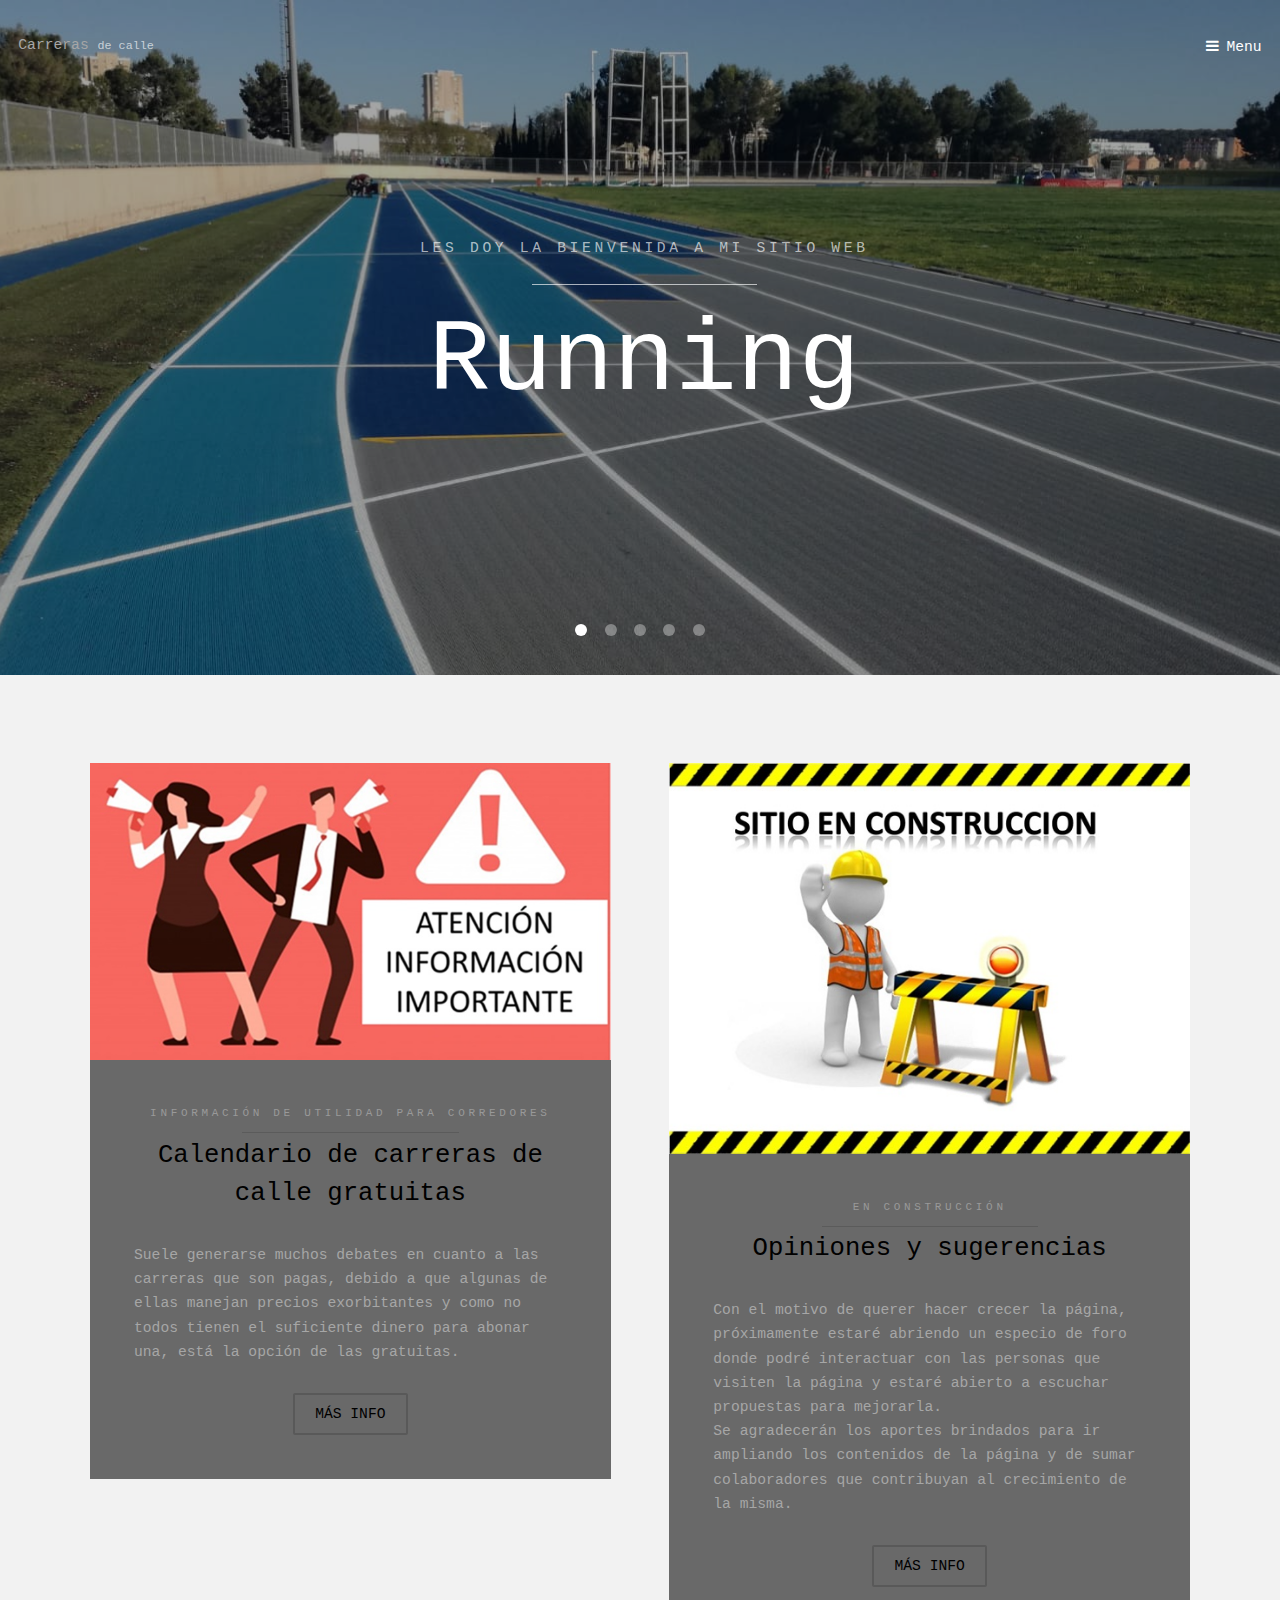
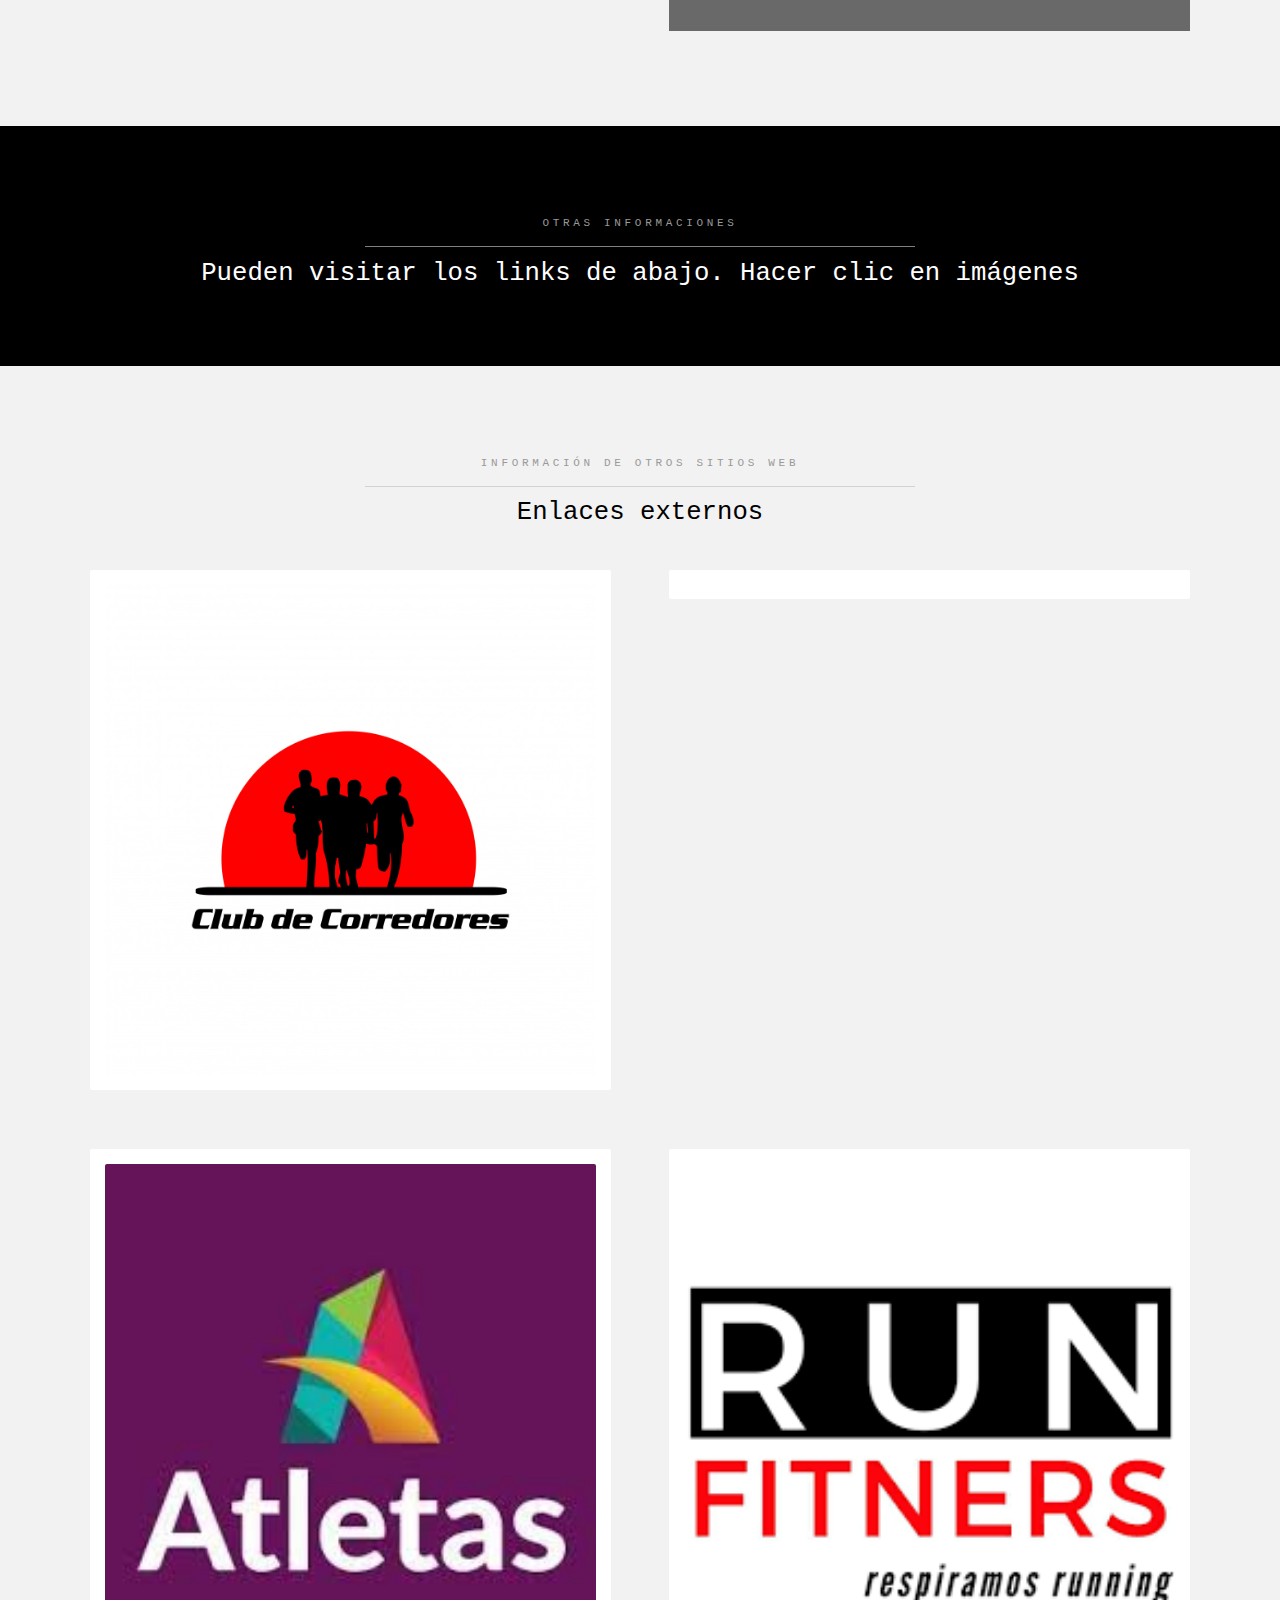
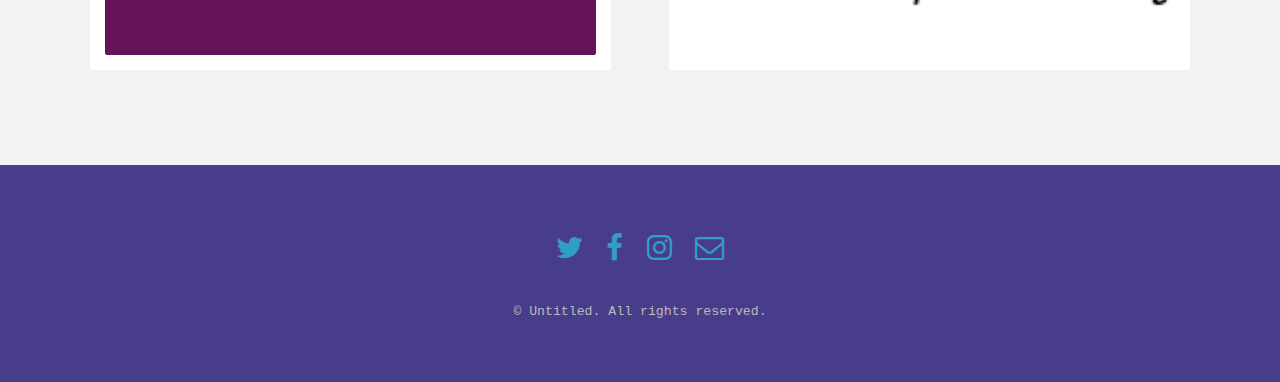
==== commit 9f58fb69: "Segundo commit" ====
--- a/index.html
+++ b/index.html
@@ -13,6 +13,7 @@
 	</head>
 	<body>
 
+
 		<!-- Header -->
 			<header id="header" class="alt">
 				<div class="logo">Carreras <span>de calle</span></a></div>
@@ -22,9 +23,8 @@
 		<!-- Nav -->
 			<nav id="menu">
 				<ul class="links">
-					<li><a href="index.html">Home</a></li>
+					<li><a href="index.html">Inicio</a></li>
 					<li><a href="Mi blog.html">Mi presentación</a></li>
-					<li><a href="Fotos.html">Algo de mí</a></li>
 					<li><a href="Carrera de calle.html">Carrera de calle</a></li>
 					<li><a href="Carrera de trail.html">Carrera de trail</a></li>
 					<li><a href="Calendario.html">Fechas tentativas de carreras</a></li>
@@ -37,7 +37,7 @@
 		<!-- Banner -->
 			<section class="banner full">
 				<article>
-					<img src="images/slide01.jpg" alt="" />
+					<img src="images/Pista de atletismo.jpg" alt="" />
 					<div class="inner">
 						<header>
 							<p>Les doy la bienvenida a mi sitio web</p>
@@ -46,16 +46,7 @@
 					</div>
 				</article>
 				<article>
-					<img src="images/slide02.jpg" alt="" />
-					<div class="inner">
-						<header>
-							<p>Información sobre mí</p>
-							<h2>Historia</h2>
-						</header>
-					</div>
-				</article>
-				<article>
-					<img src="images/slide03.jpg"  alt="" />
+					<img src="images/21K Buenos Aires.jpg" alt="" />
 					<div class="inner">
 						<header>
 							<p>Calendario</p>
@@ -64,16 +55,25 @@
 					</div>
 				</article>
 				<article>
-					<img src="images/slide04.jpg"  alt="" />
+					<img src="images/Kipchoge.jpg"  alt="" />
 					<div class="inner">
 						<header>
-							<p>Organizadores</p>
-							<h2>Carreras pagas</h2>
+							<p>Definición</p>
+							<h2>Carreras de calle</h2>
 						</header>
 					</div>
 				</article>
 				<article>
-					<img src="images/slide05.jpg"  alt="" />
+					<img src="images/Trail running.jpg"  alt="" />
+					<div class="inner">
+						<header>
+							<p>Definición</p>
+							<h2>Carreras de trail</h2>
+						</header>
+					</div>
+				</article>
+				<article>
+					<img src="images/Extras.jpg"  alt="" />
 					<div class="inner">
 						<header>
 							<p>Extras</p>
@@ -91,7 +91,7 @@
 						<div>
 							<div class="box">
 								<div class="image fit">
-									<img src="images/pic02.jpg" alt="" />
+									<img src="images/Info importante.jpg" alt="" />
 								</div>
 								<div class="content">
 									<header class="align-center">
@@ -109,7 +109,7 @@
 						<div>
 							<div class="box">
 								<div class="image fit">
-									<img src="images/pic03.jpg" alt="" />
+									<img src="images/Página a construir 2.jpg" alt="center" />
 								</div>
 								<div class="content">
 									<header class="align-center">
@@ -120,7 +120,7 @@
 										Se agradecerán los aportes brindados para ir ampliando los contenidos de la página y de sumar colaboradores que contribuyan al crecimiento de la misma.
 									</p>
 									<footer class="align-center">
-										<a href="#" class="button alt">Más info</a>
+										<a href="En construcción.html" class="button alt">Más info</a>
 									</footer>
 								</div>
 							</div>
@@ -135,7 +135,7 @@
 				<div class="inner">
 					<header class="align-center">
 						<p>Otras informaciones</p>
-						<h2>Pueden visitar los links de abajo. Pinchar imágenes</h2>
+						<h2>Pueden visitar los links de abajo. Hacer clic en imágenes</h2>
 					</header>
 				</div>
 			</section>
--- a/assets/css/estilo.css
+++ b/assets/css/estilo.css
@@ -1634,7 +1634,7 @@
 	}
 
 	body, input, select, textarea {
-		font-family: "Poppins", sans-serif;
+		font-family: "Courier", sans-serif;
 		font-weight: 300;
 		font-size: 1rem;
 		line-height: 1.65;
@@ -1809,7 +1809,7 @@
 
 	.box {
 		margin-bottom: 2rem;
-		background: #FFF;
+		background: #696969;
 	}
 
 		.box .image.fit {
@@ -3099,7 +3099,7 @@
 		.wrapper.style3 {
 			background-color: #000;
 			color: #bfbfbf;
-			background-image: url(../../images/bg.jpg);
+			background-image: url(../../images/Carreras.jpg);
 			background-size: cover;
 			background-attachment: fixed;
 			background-position: center;
@@ -4283,12 +4283,12 @@
 
 	#footer {
 		padding: 4rem 0 2rem 0 ;
-		background: #000;
+		background: #483D8B;
 		text-align: center;
 	}
 
 		#footer a {
-			color: rgba(255, 255, 255, 0.5);
+			color: rgba(25, 255, 255, 0.5);
 		}
 
 			#footer a:hover {
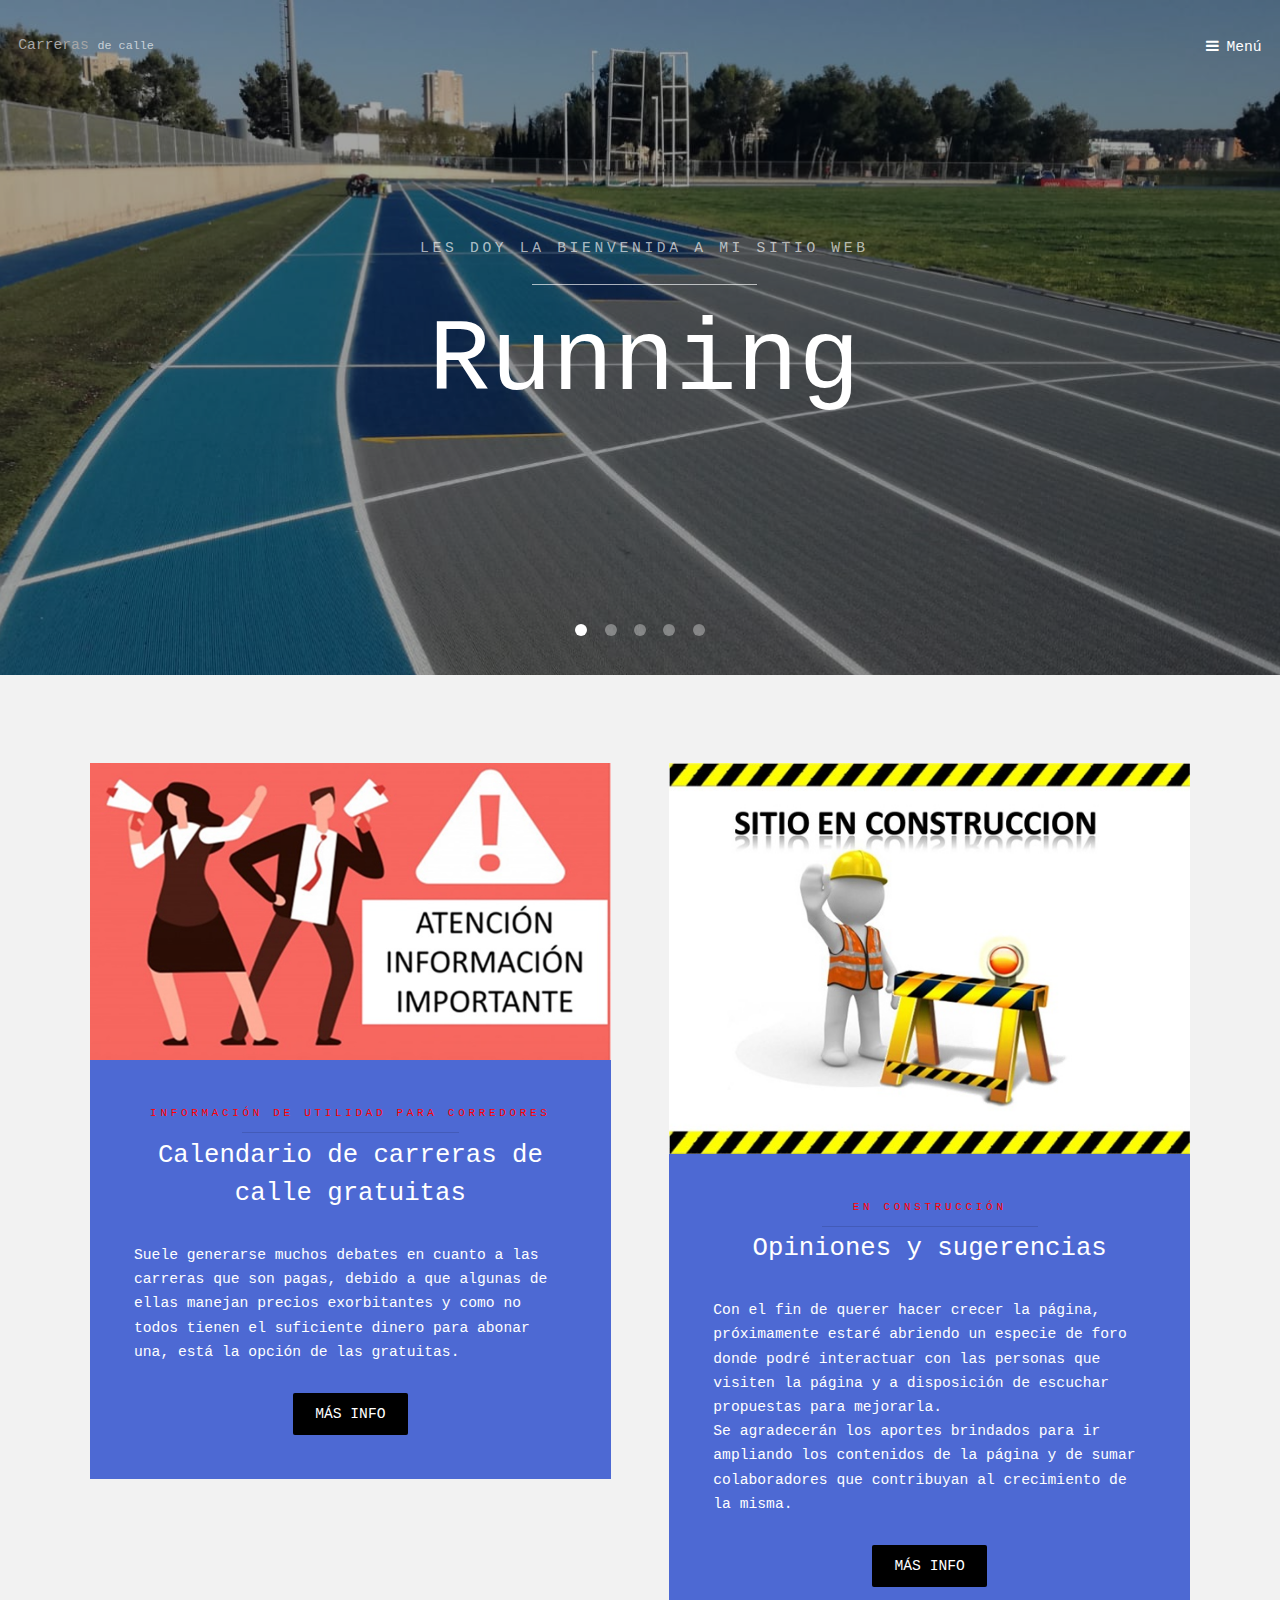
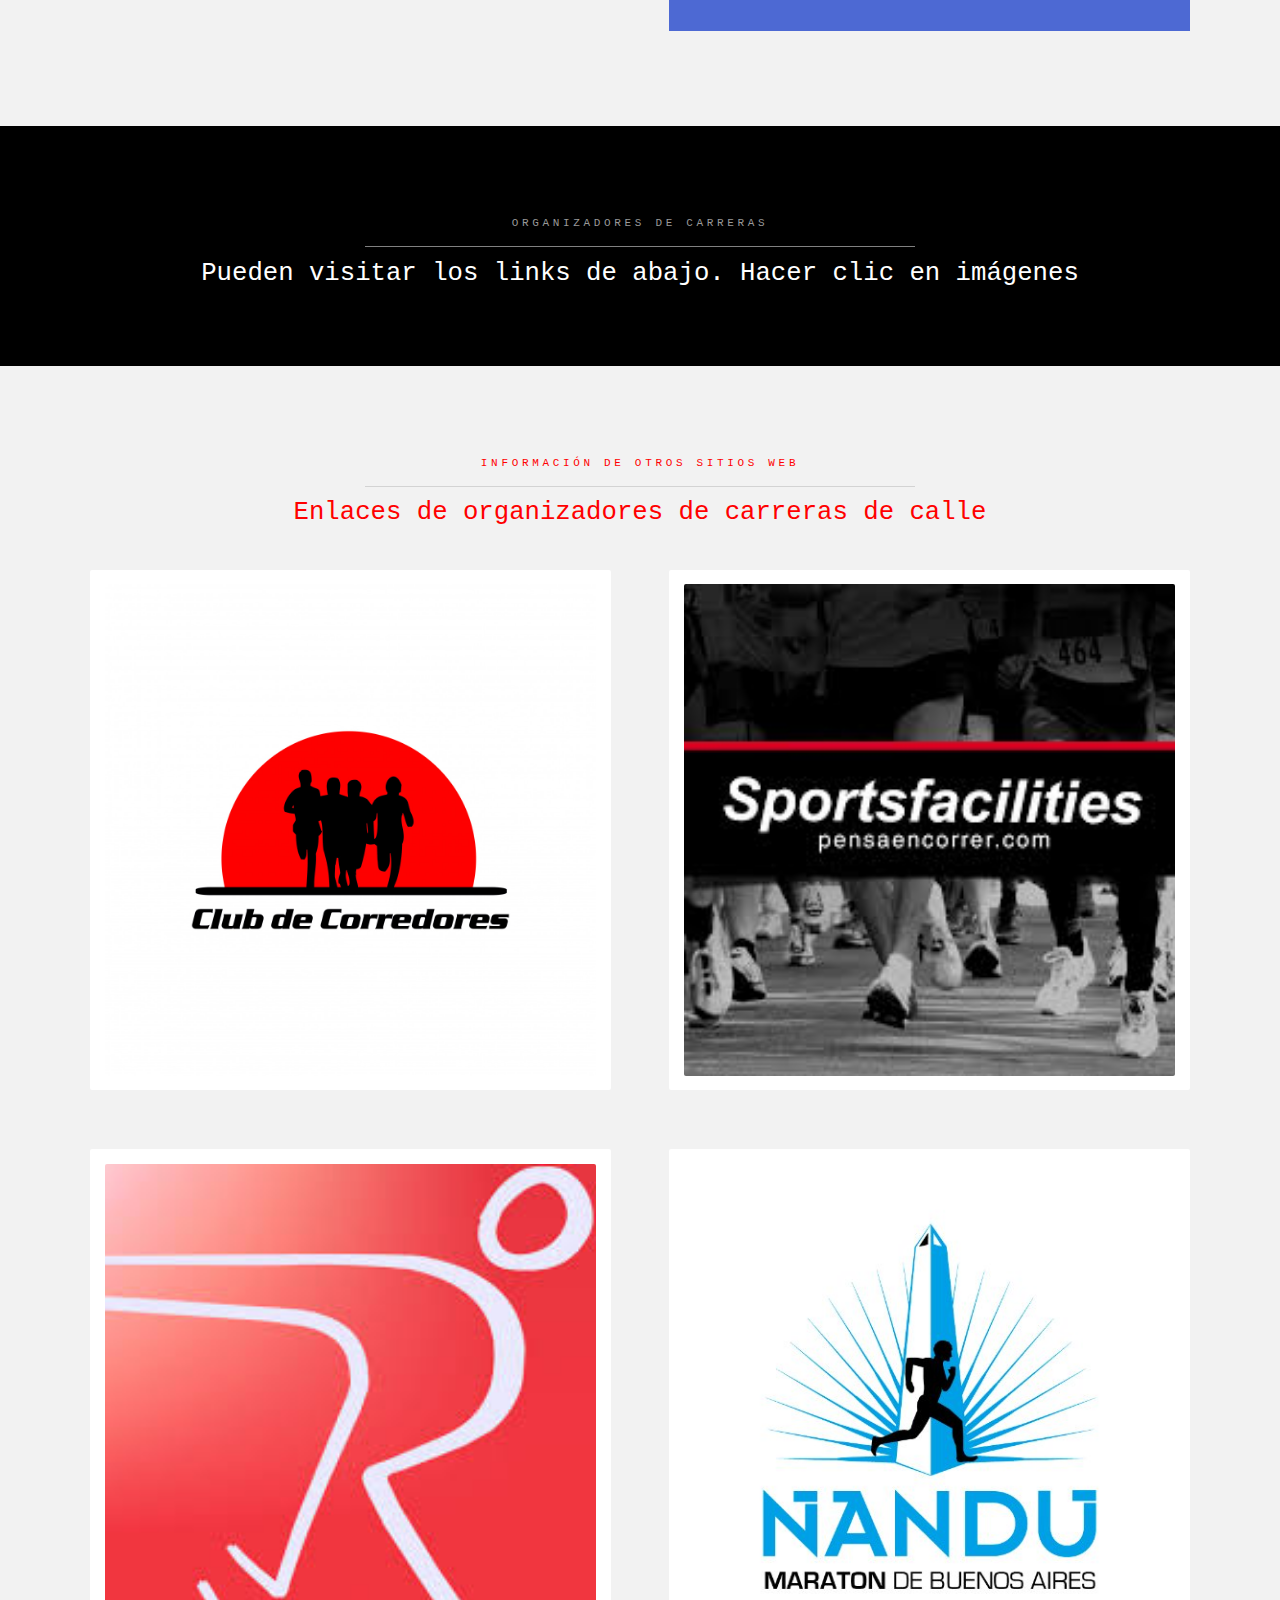
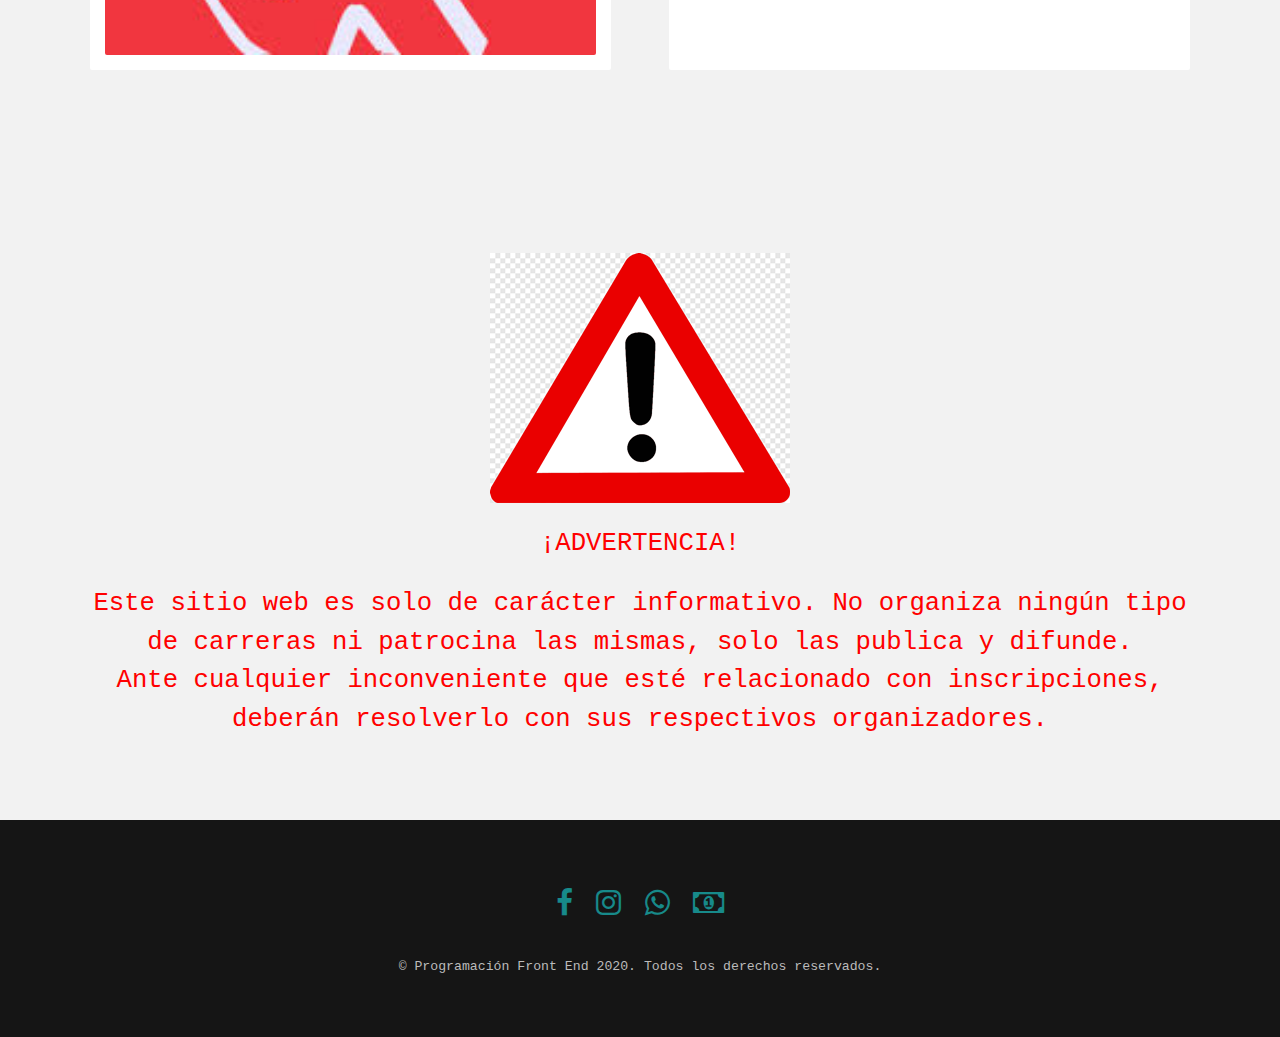
==== commit 6e03a609: "Tercer commit" ====
--- a/index.html
+++ b/index.html
@@ -17,17 +17,17 @@
 		<!-- Header -->
 			<header id="header" class="alt">
 				<div class="logo">Carreras <span>de calle</span></a></div>
-				<a href="#menu">Menu</a>
+				<a href="#menu">Menú</a>
 			</header>
 
 		<!-- Nav -->
 			<nav id="menu">
 				<ul class="links">
-					<li><a href="index.html">Inicio</a></li>
+					<li><a href="#">Inicio</a></li>
 					<li><a href="Mi blog.html">Mi presentación</a></li>
 					<li><a href="Carrera de calle.html">Carrera de calle</a></li>
 					<li><a href="Carrera de trail.html">Carrera de trail</a></li>
-					<li><a href="Calendario.html">Fechas tentativas de carreras</a></li>
+					<li><a href="Inscripciones.html">Inscripciones</a></li>
 					<li><a href="Novedades.html">Noticias</a></li>
 					<li><a href="Contacto.html">Contacto</a></li>
 
@@ -58,7 +58,7 @@
 					<img src="images/Kipchoge.jpg"  alt="" />
 					<div class="inner">
 						<header>
-							<p>Definición</p>
+							<p>Tipo de carreras</p>
 							<h2>Carreras de calle</h2>
 						</header>
 					</div>
@@ -67,7 +67,7 @@
 					<img src="images/Trail running.jpg"  alt="" />
 					<div class="inner">
 						<header>
-							<p>Definición</p>
+							<p>Tipo de carreras</p>
 							<h2>Carreras de trail</h2>
 						</header>
 					</div>
@@ -116,7 +116,7 @@
 										<p>En construcción</p>
 										<h2>Opiniones y sugerencias</h2>
 									</header>
-									<p>Con el motivo de querer hacer crecer la página, próximamente estaré abriendo un especio de foro donde podré interactuar con las personas que visiten la página y estaré abierto a escuchar propuestas para mejorarla.<br>
+									<p>Con el fin de querer hacer crecer la página, próximamente estaré abriendo un especie de foro donde podré interactuar con las personas que visiten la página y a disposición de escuchar propuestas para mejorarla.<br>
 										Se agradecerán los aportes brindados para ir ampliando los contenidos de la página y de sumar colaboradores que contribuyan al crecimiento de la misma.
 									</p>
 									<footer class="align-center">
@@ -134,7 +134,7 @@
 			<section id="two" class="wrapper style3">
 				<div class="inner">
 					<header class="align-center">
-						<p>Otras informaciones</p>
+						<p>Organizadores de carreras</p>
 						<h2>Pueden visitar los links de abajo. Hacer clic en imágenes</h2>
 					</header>
 				</div>
@@ -145,7 +145,7 @@
 				<div class="inner">
 					<header class="align-center">
 						<p class="special">Información de otros sitios web</p>
-						<h2>Enlaces externos</h2>
+						<h2><p>Enlaces de organizadores de carreras de calle</p></h2>
 					</header>
 					<div class="gallery">
 						<div>
@@ -155,36 +155,47 @@
 						</div>
 						<div>
 							<div class="image fit">
-								<a href="http://www.sportsfacilities.com.ar" target="_blank"><img src="images/sportsfacilities.jpg" alt="" /></a>
-							</div>
-						</div>
-						<div>
-							<div class="image fit">
-								<a href="https://www.atletas.info/" target="_blank"><img src="images/Atletasinfo.jpg" alt="" /></a>
-							</div>
-						</div>
-						<div>
-							<div class="image fit">
-								<a href="https://runfitners.com/" target="_blank"><img src="images/Runfitners.png" alt="" /></a>
-							</div>
-						</div>
-					</div>
-				</div>
-			</section>
-
+								<a href="http://www.sportsfacilities.com.ar" target="_blank"><img src="images/Sportsfacilities.jpg" alt="" /></a>
+							</div>
+						</div>
+						<div>
+							<div class="image fit">
+								<a href="https://eventosrunners.com.ar/" target="_blank"><img src="images/eventos runner.jpg" alt="" /></a>
+							</div>
+						</div>
+						<div>
+							<div class="image fit">
+								<a href="https://www.maratondebuenosaires.com/" target="_blank"><img src="images/ñandú.jpg" alt="" /></a>
+							</div>
+						</div>
+					</div>
+				</div>
+			</section>
+
+			<section id="four" class="wrapper style2">
+				<div class="inner">
+					<header class="align-center">
+<p class="sepecial"></>
+						 <img src="images/advertencia.png" alt="">
+						 <h2><p>¡ADVERTENCIA!</p></h2>
+						<h2><p>Este sitio web es solo de carácter informativo. No organiza ningún tipo de carreras ni patrocina las mismas, solo las publica y difunde.<br>
+						Ante cualquier inconveniente que esté relacionado con inscripciones, deberán resolverlo con sus respectivos organizadores.</p></h2>
+					</header>
+				</div>
+			</section>
 
 		<!-- Footer -->
 			<footer id="footer">
 				<div class="container">
 					<ul class="icons">
-						<li><a href="https://www.twitter.com" target="_blank" class="icon fa-twitter"><span class="label">Twitter</span></a></li>
-						<li><a href="https://www.facebook.com" target="_blank" class="icon fa-facebook"><span class="label">Facebook</span></a></li>
-						<li><a href="https://www.instagram.com" target="_blank" class="icon fa-instagram"><span class="label">Instagram</span></a></li>
-						<li><a href="https://www.gmail.com" target="_blank" class="icon fa-envelope-o"><span class="label">Email</span></a></li>
+						<li><a href="https://www.facebook.com/iem892" target="_blank" class="icon fa-facebook"><span class="label">Facebook</span></a></li>
+						<li><a href="https://www.instagram.com/ivan.e.mino" target="_blank" class="icon fa-instagram"><span class="label">Instagram</span></a></li>
+						<li><a href="https://wa.me/5491162767459" target="_blank" class="icon fa-whatsapp"><span class="label">WhatsApp</span></a></li>
+						<li><a href="https://www.patreon.com" target="_blank" class="icon fa-money"><span class="label">Patreon</span></a></li>
 					</ul>
 				</div>
 				<div class="copyright">
-					&copy; Untitled. All rights reserved.
+					&copy; Programación Front End 2020. Todos los derechos reservados.
 				</div>
 			</footer>
 
--- a/assets/css/estilo.css
+++ b/assets/css/estilo.css
@@ -1809,7 +1809,7 @@
 
 	.box {
 		margin-bottom: 2rem;
-		background: #696969;
+		background: #4D69D3;
 	}
 
 		.box .image.fit {
@@ -2890,7 +2890,7 @@
 
 		.wrapper.style2 {
 			background-color: #f2f2f2;
-			color: #a6a6a6;
+			color: #FFFFFF;
 		}
 
 			.wrapper.style2 input, .wrapper.style2 select, .wrapper.style2 textarea {
@@ -2898,7 +2898,7 @@
 			}
 
 			.wrapper.style2 a {
-				color: #8a4680;
+				color: #1BF9F2;
 			}
 
 			.wrapper.style2 strong, .wrapper.style2 b {
@@ -2906,7 +2906,7 @@
 			}
 
 			.wrapper.style2 h1, .wrapper.style2 h2, .wrapper.style2 h3, .wrapper.style2 h4, .wrapper.style2 h5, .wrapper.style2 h6 {
-				color: #000;
+				color: #FFFFFF;
 			}
 
 			.wrapper.style2 blockquote {
@@ -2940,9 +2940,9 @@
 				.wrapper.style2 input[type="button"].alt,
 				.wrapper.style2 button.alt,
 				.wrapper.style2 .button.alt {
-					background-color: transparent;
+					background-color: black;
 					box-shadow: inset 0 0 0 2px rgba(0, 0, 0, 0.15);
-					color: #000 !important;
+					color: #FFF !important;
 				}
 
 					.wrapper.style2 input[type="submit"].alt:hover,
@@ -3069,7 +3069,7 @@
 			}
 
 			.wrapper.style2 header p {
-				color: #999999;
+				color: #FF0000;
 			}
 
 			.wrapper.style2 table tbody tr {
@@ -4283,7 +4283,7 @@
 
 	#footer {
 		padding: 4rem 0 2rem 0 ;
-		background: #483D8B;
+		background: #151515;
 		text-align: center;
 	}
 
